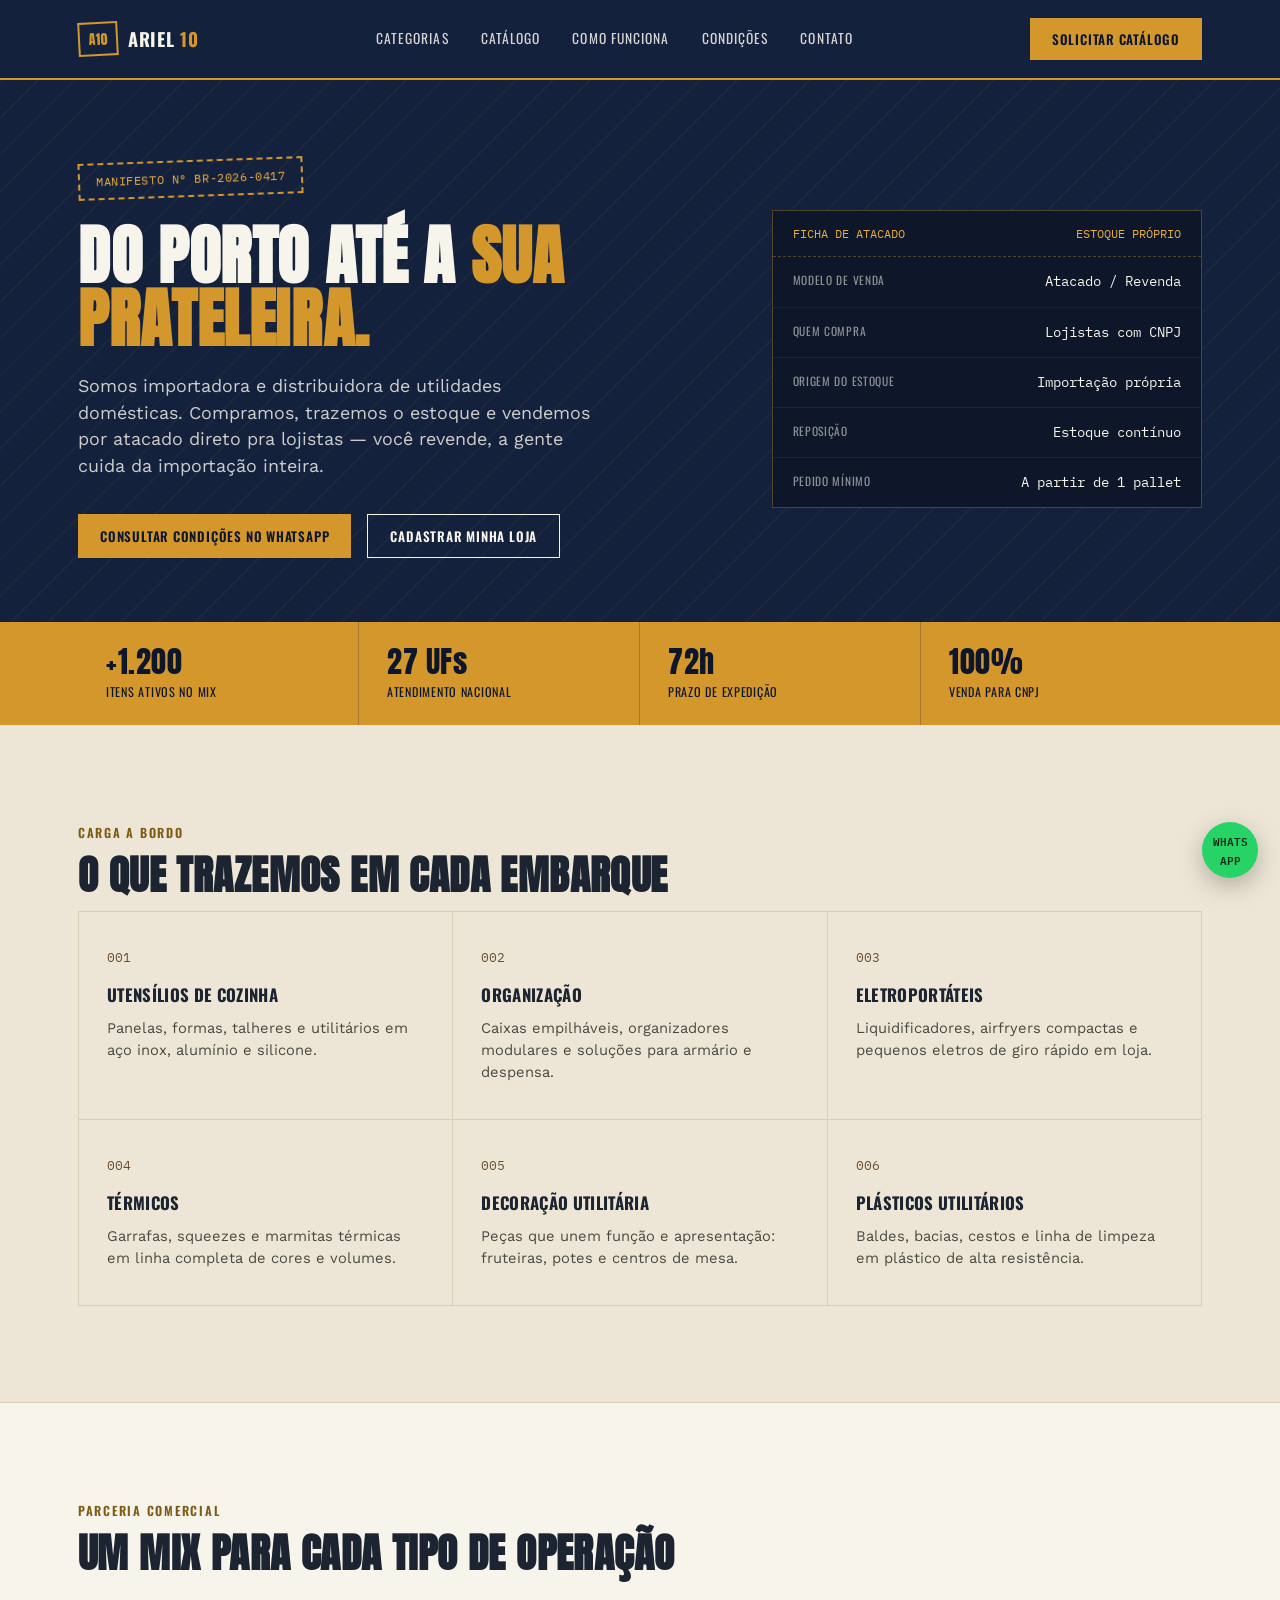
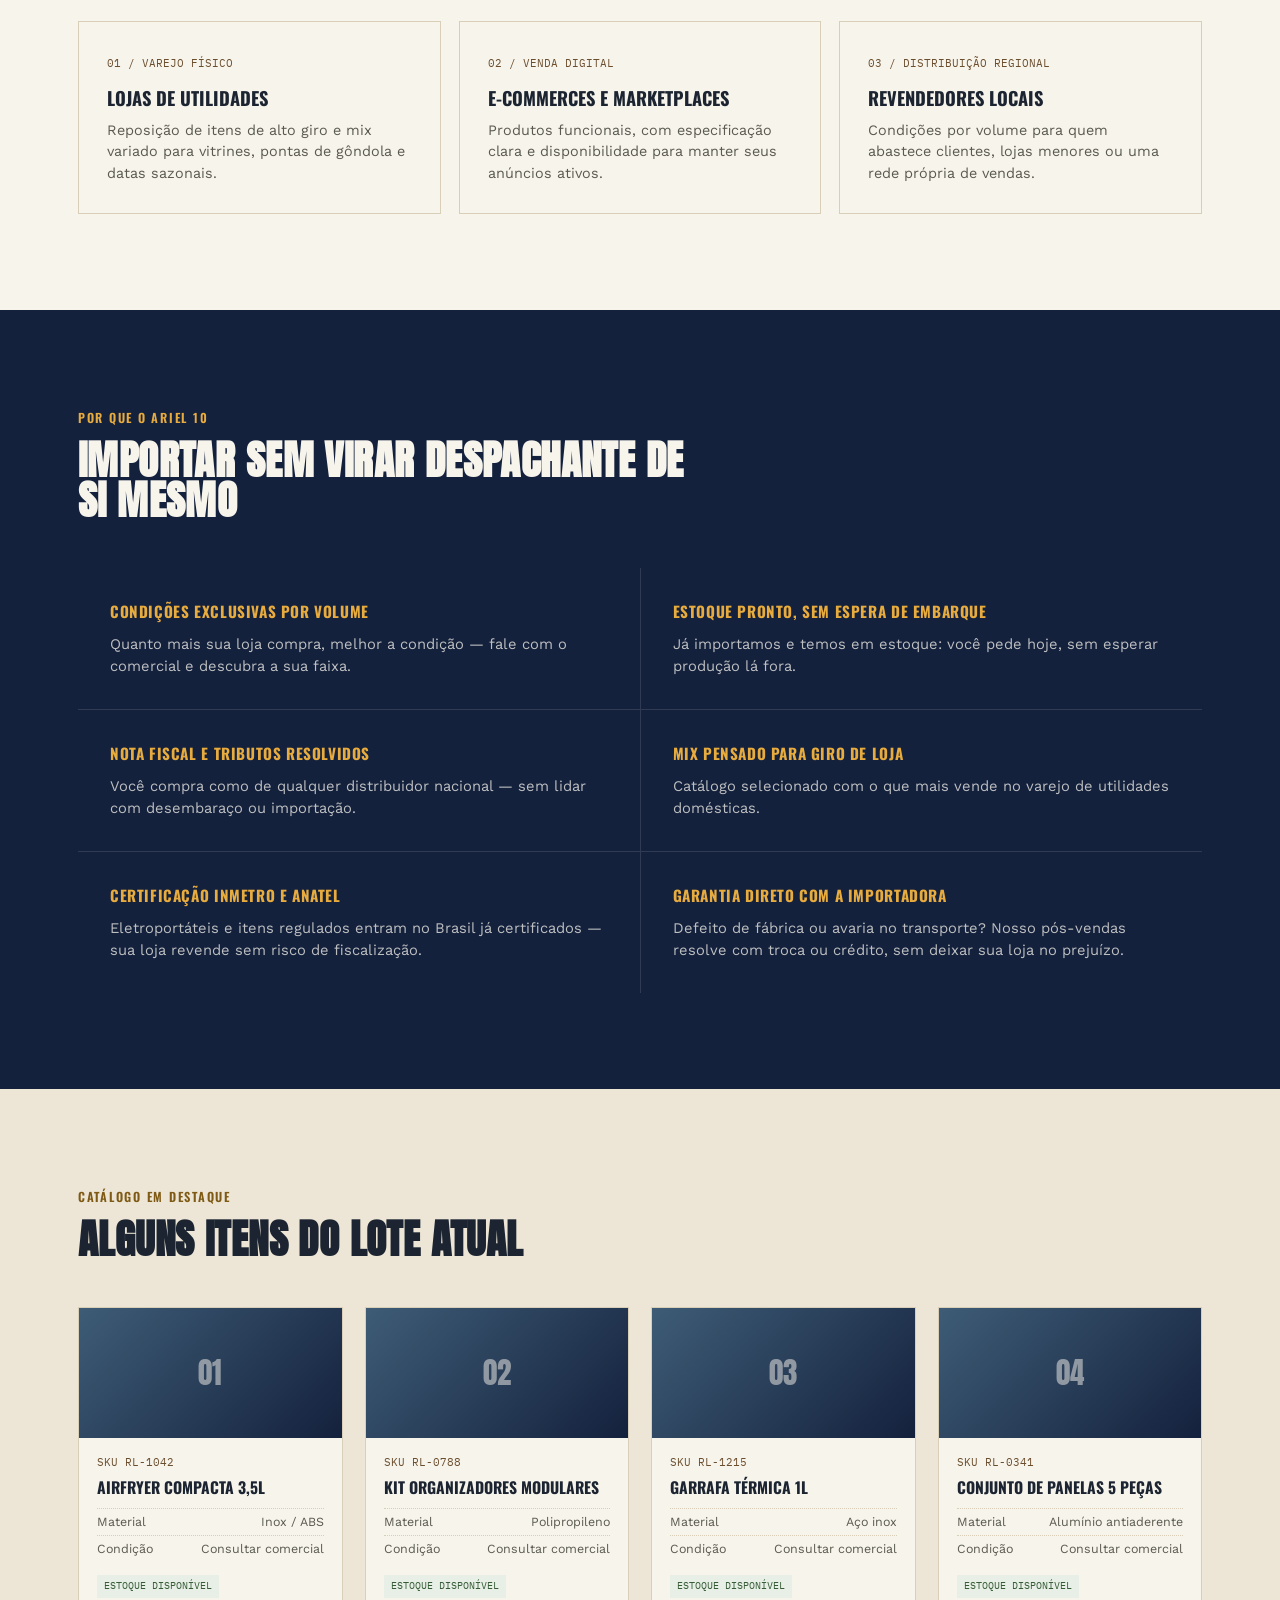
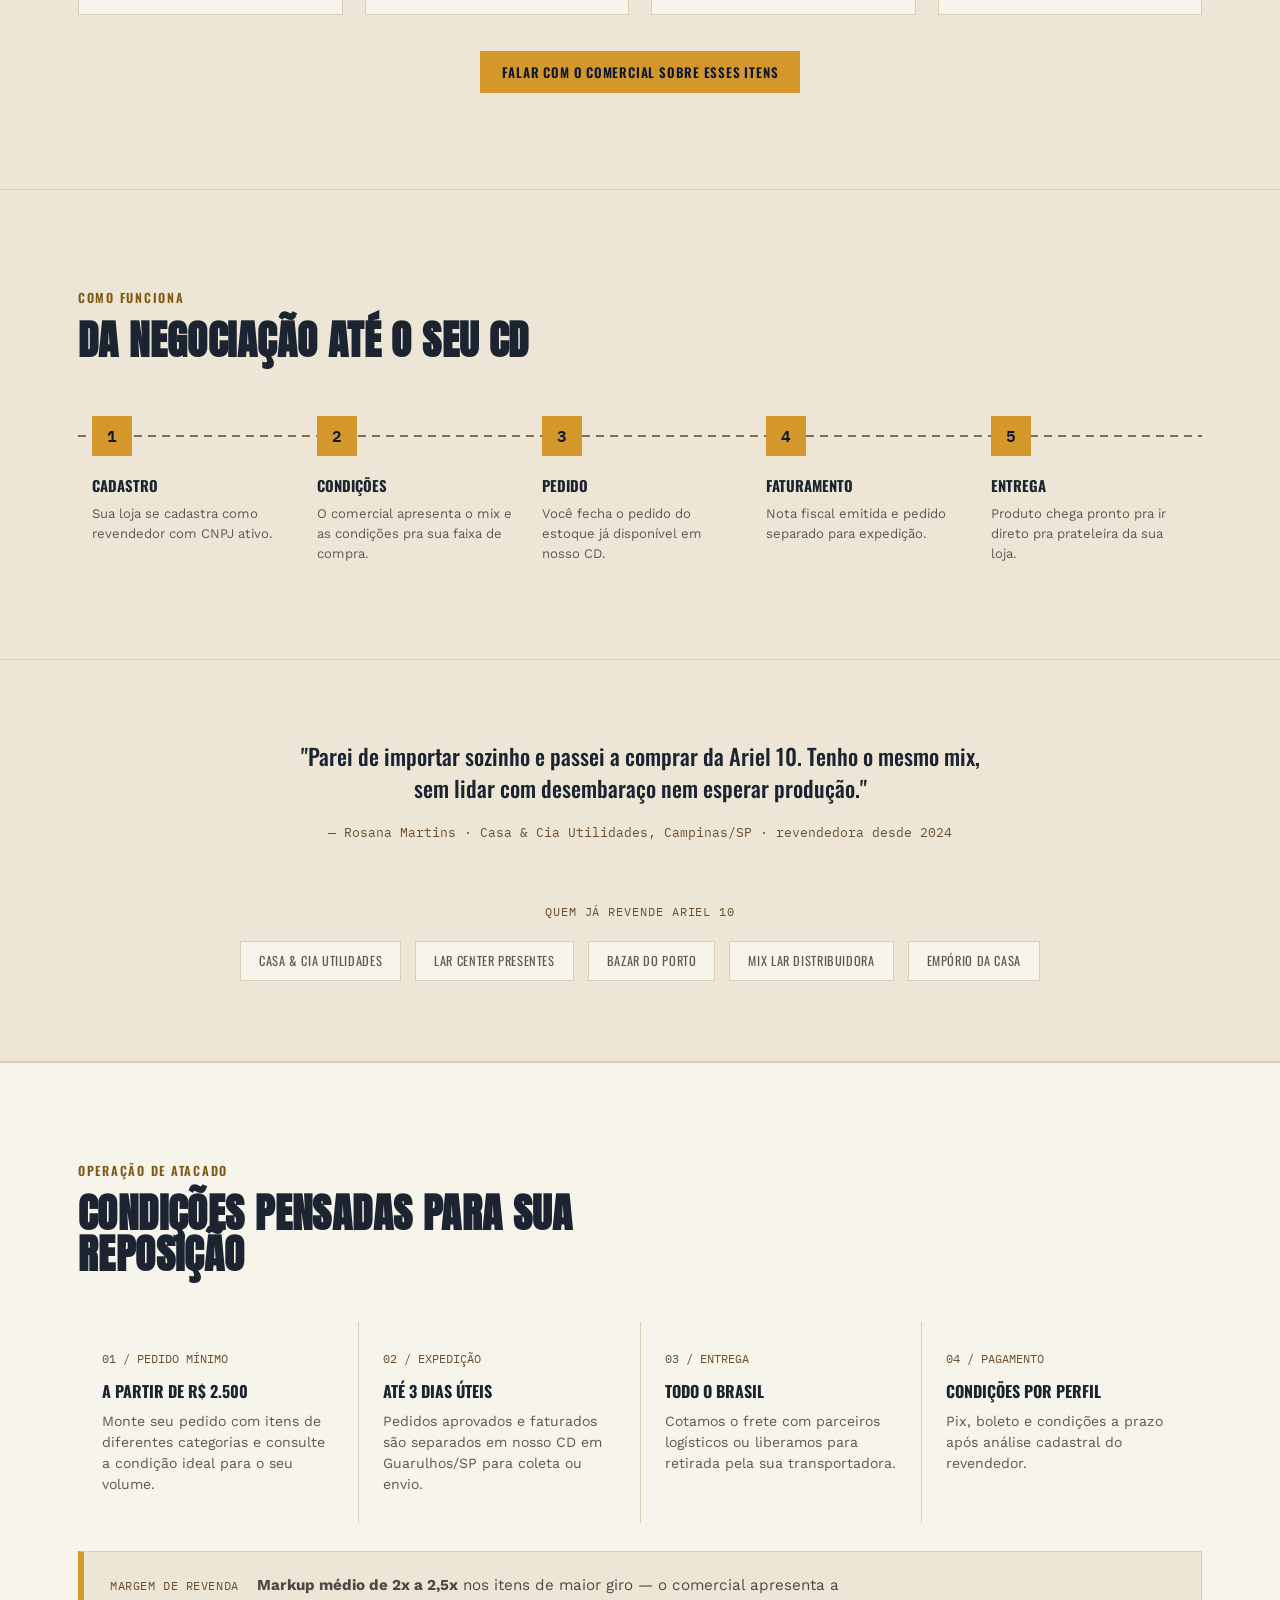
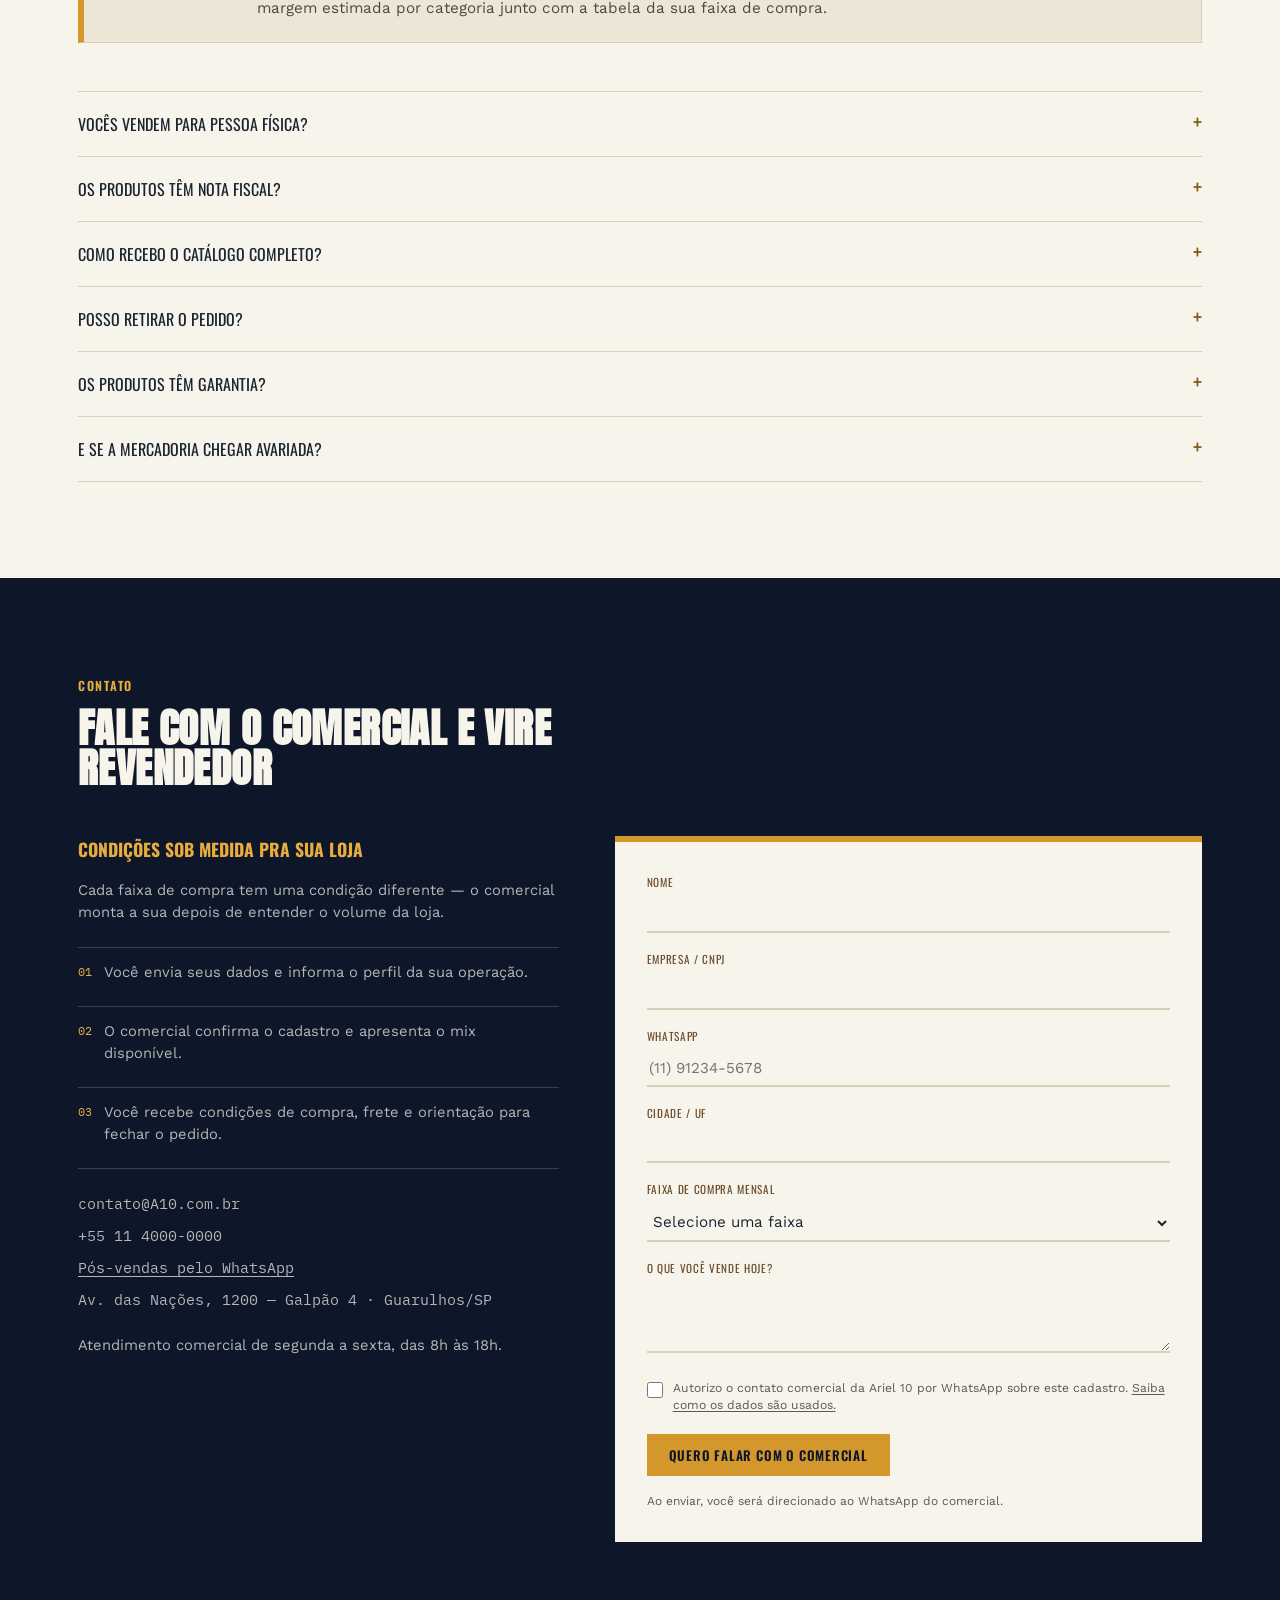
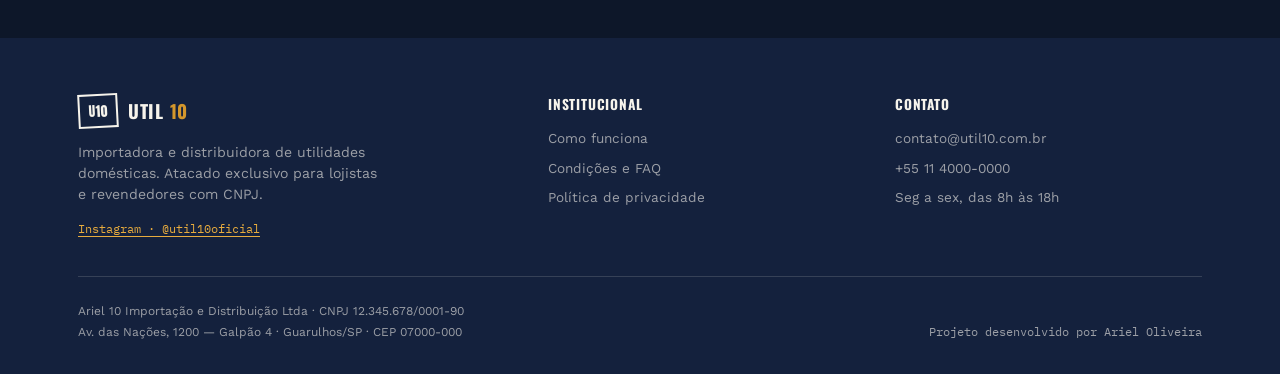
==== index.html @ 64de476f "Initial commit: site Ariel 10 - atacado de utilidades domesticas" ====
<!DOCTYPE html>
<html lang="pt-BR">
<head>
<meta charset="UTF-8">
<meta name="viewport" content="width=device-width, initial-scale=1.0">
<title>Ariel 10 — Atacado de utilidades domésticas para lojistas</title>
<meta name="description" content="Ariel 10: importadora e distribuidora de utilidades domésticas, vendendo por atacado direto para lojistas de todo o Brasil.">
<meta name="theme-color" content="#14213D">
<meta property="og:locale" content="pt_BR">
<meta property="og:type" content="website">
<meta property="og:site_name" content="Ariel 10">
<meta property="og:title" content="Ariel 10 — Atacado de utilidades para lojistas">
<meta property="og:description" content="Estoque nacional, condições por volume e atendimento comercial para revendedores com CNPJ.">
<meta name="twitter:card" content="summary">
<!-- TODO: quando o domínio estiver definido, adicionar <link rel="canonical"> e og:url / og:image -->
<link rel="icon" type="image/svg+xml" href="data:image/svg+xml,%3Csvg xmlns='http://www.w3.org/2000/svg' viewBox='0 0 64 64'%3E%3Crect width='64' height='64' fill='%2314213D'/%3E%3Crect x='8' y='14' width='48' height='36' fill='none' stroke='%23D4972C' stroke-width='4' transform='rotate(-3 32 32)'/%3E%3Ctext x='32' y='40' font-family='Arial, sans-serif' font-size='19' font-weight='bold' fill='%23D4972C' text-anchor='middle'%3EU10%3C/text%3E%3C/svg%3E">
<script>document.documentElement.classList.add('js');</script>
<link rel="preconnect" href="https://fonts.googleapis.com">
<link rel="preconnect" href="https://fonts.gstatic.com" crossorigin>
<link href="https://fonts.googleapis.com/css2?family=Anton&family=IBM+Plex+Mono:wght@400;600&family=Oswald:wght@400;500;600;700&family=Work+Sans:wght@400;600&display=swap" rel="stylesheet">
<link rel="stylesheet" href="css/style.css">
<script type="application/ld+json">
{
  "@context": "https://schema.org",
  "@graph": [
    {
      "@type": "Organization",
      "name": "Ariel 10",
      "legalName": "Ariel 10 Importação e Distribuição Ltda",
      "taxID": "12.345.678/0001-90",
      "description": "Importadora e distribuidora de utilidades domésticas. Venda por atacado exclusiva para lojistas e revendedores com CNPJ, com atendimento em todo o Brasil.",
      "email": "contato@util10.com.br",
      "telephone": "+55-11-4000-0000",
      "address": {
        "@type": "PostalAddress",
        "streetAddress": "Av. das Nações, 1200 — Galpão 4",
        "addressLocality": "Guarulhos",
        "addressRegion": "SP",
        "postalCode": "07000-000",
        "addressCountry": "BR"
      },
      "sameAs": ["https://www.instagram.com/util10oficial"],
      "areaServed": "BR"
    },
    {
      "@type": "FAQPage",
      "mainEntity": [
        {
          "@type": "Question",
          "name": "Vocês vendem para pessoa física?",
          "acceptedAnswer": { "@type": "Answer", "text": "Não. O Ariel 10 atende exclusivamente lojistas e revendedores com CNPJ ativo." }
        },
        {
          "@type": "Question",
          "name": "Os produtos têm nota fiscal?",
          "acceptedAnswer": { "@type": "Answer", "text": "Sim. Todos os pedidos são faturados com nota fiscal, conforme a operação comercial da sua empresa." }
        },
        {
          "@type": "Question",
          "name": "Como recebo o catálogo completo?",
          "acceptedAnswer": { "@type": "Answer", "text": "Fale com o comercial pelo WhatsApp. Após uma breve qualificação, você recebe o mix disponível e as condições da sua faixa de compra." }
        },
        {
          "@type": "Question",
          "name": "Posso retirar o pedido?",
          "acceptedAnswer": { "@type": "Answer", "text": "Sim. A retirada pode ser agendada no nosso centro de distribuição em Guarulhos/SP após a confirmação do faturamento." }
        },
        {
          "@type": "Question",
          "name": "Os produtos têm garantia?",
          "acceptedAnswer": { "@type": "Answer", "text": "Sim. Como importadora, o Ariel 10 responde legalmente pela garantia dos produtos que distribui. Eletroportáteis saem com garantia de 90 dias contra defeito de fábrica, tratada direto com o nosso pós-vendas." }
        },
        {
          "@type": "Question",
          "name": "E se a mercadoria chegar avariada?",
          "acceptedAnswer": { "@type": "Answer", "text": "Registre a avaria no canhoto no ato do recebimento e comunique o nosso pós-vendas em até 7 dias corridos. Fazemos a reposição dos itens ou emitimos crédito para o próximo pedido." }
        }
      ]
    }
  ]
}
</script>
</head>
<body>

<a href="#conteudo" class="skip-link">Pular para o conteúdo</a>

<header>
  <div class="nav-wrap">
    <div class="logo">
      <div class="logo-mark">A10</div>
      <div class="logo-text">Ariel <span>10</span></div>
    </div>
    <nav id="primary-nav" aria-label="Navegação principal">
      <ul>
        <li><a href="#carga">Categorias</a></li>
        <li><a href="#catalogo">Catálogo</a></li>
        <li><a href="#como-funciona">Como funciona</a></li>
        <li><a href="#condicoes">Condições</a></li>
        <li><a href="#contato">Contato</a></li>
      </ul>
    </nav>
    <button class="cta-btn nav-only" type="button" data-whatsapp-source="menu_catalogo" data-whatsapp-message="Olá! Gostaria de solicitar o catálogo de atacado da Ariel 10.">Solicitar catálogo</button>
    <button class="menu-toggle" type="button" aria-label="Abrir menu" aria-expanded="false" aria-controls="primary-nav">☰</button>
  </div>
</header>

<main id="conteudo">

<section class="hero">
  <div class="container hero-grid">
    <div>
      <div class="stamp">
        <span class="mono">MANIFESTO Nº BR-2026-0417</span>
      </div>
      <h1 class="display">Do porto até a <em>sua prateleira.</em></h1>
      <p class="lede">Somos importadora e distribuidora de utilidades domésticas. Compramos, trazemos o estoque e vendemos por atacado direto pra lojistas — você revende, a gente cuida da importação inteira.</p>
      <div class="hero-ctas">
        <button class="cta-btn" type="button" data-whatsapp-source="hero_condicoes" data-whatsapp-message="Olá! Gostaria de consultar as condições de atacado da Ariel 10.">Consultar condições no WhatsApp</button>
        <button class="cta-btn cta-ghost" type="button" data-whatsapp-source="hero_cadastro" data-whatsapp-message="Olá! Quero cadastrar minha loja para revender Ariel 10.">Cadastrar minha loja</button>
      </div>
    </div>
    <div class="manifest-card">
      <div class="m-head">
        <span class="mono">FICHA DE ATACADO</span>
        <span class="mono">ESTOQUE PRÓPRIO</span>
      </div>
      <div class="manifest-row"><span class="label">Modelo de venda</span><span class="value">Atacado / Revenda</span></div>
      <div class="manifest-row"><span class="label">Quem compra</span><span class="value">Lojistas com CNPJ</span></div>
      <div class="manifest-row"><span class="label">Origem do estoque</span><span class="value">Importação própria</span></div>
      <div class="manifest-row"><span class="label">Reposição</span><span class="value">Estoque contínuo</span></div>
      <div class="manifest-row"><span class="label">Pedido mínimo</span><span class="value">A partir de 1 pallet</span></div>
    </div>
  </div>
</section>

<section class="proof-strip" aria-label="Indicadores da operação">
  <div class="container proof-grid">
    <div class="proof-item"><strong>+1.200</strong><span>Itens ativos no mix</span></div>
    <div class="proof-item"><strong>27 UFs</strong><span>Atendimento nacional</span></div>
    <div class="proof-item"><strong>72h</strong><span>Prazo de expedição</span></div>
    <div class="proof-item"><strong>100%</strong><span>Venda para CNPJ</span></div>
  </div>
</section>

<section class="section-pad" id="carga">
  <div class="container reveal">
    <span class="eyebrow">Carga a bordo</span>
    <div class="section-head">
      <h2 class="display">O que trazemos em cada embarque</h2>
    </div>
  </div>
  <div class="container reveal" style="margin-top:16px;">
    <div class="cargo-list">
      <div class="cargo-item">
        <span class="num mono">001</span>
        <h3>Utensílios de cozinha</h3>
        <p>Panelas, formas, talheres e utilitários em aço inox, alumínio e silicone.</p>
      </div>
      <div class="cargo-item">
        <span class="num mono">002</span>
        <h3>Organização</h3>
        <p>Caixas empilháveis, organizadores modulares e soluções para armário e despensa.</p>
      </div>
      <div class="cargo-item">
        <span class="num mono">003</span>
        <h3>Eletroportáteis</h3>
        <p>Liquidificadores, airfryers compactas e pequenos eletros de giro rápido em loja.</p>
      </div>
      <div class="cargo-item">
        <span class="num mono">004</span>
        <h3>Térmicos</h3>
        <p>Garrafas, squeezes e marmitas térmicas em linha completa de cores e volumes.</p>
      </div>
      <div class="cargo-item">
        <span class="num mono">005</span>
        <h3>Decoração utilitária</h3>
        <p>Peças que unem função e apresentação: fruteiras, potes e centros de mesa.</p>
      </div>
      <div class="cargo-item">
        <span class="num mono">006</span>
        <h3>Plásticos utilitários</h3>
        <p>Baldes, bacias, cestos e linha de limpeza em plástico de alta resistência.</p>
      </div>
    </div>
  </div>
</section>

<section class="profiles-section section-pad">
  <div class="container reveal">
    <span class="eyebrow">Parceria comercial</span>
    <div class="section-head">
      <h2 class="display">Um mix para cada tipo de operação</h2>
    </div>
    <div class="profiles-grid">
      <article class="profile-card">
        <span class="mono">01 / VAREJO FÍSICO</span>
        <h3>Lojas de utilidades</h3>
        <p>Reposição de itens de alto giro e mix variado para vitrines, pontas de gôndola e datas sazonais.</p>
      </article>
      <article class="profile-card">
        <span class="mono">02 / VENDA DIGITAL</span>
        <h3>E-commerces e marketplaces</h3>
        <p>Produtos funcionais, com especificação clara e disponibilidade para manter seus anúncios ativos.</p>
      </article>
      <article class="profile-card">
        <span class="mono">03 / DISTRIBUIÇÃO REGIONAL</span>
        <h3>Revendedores locais</h3>
        <p>Condições por volume para quem abastece clientes, lojas menores ou uma rede própria de vendas.</p>
      </article>
    </div>
  </div>
</section>

<section class="diff-section section-pad">
  <div class="container reveal">
    <span class="eyebrow" style="color:var(--mustard-bright);">Por que o Ariel 10</span>
    <div class="section-head">
      <h2 class="display" style="color:var(--paper-text);">Importar sem virar despachante de si mesmo</h2>
    </div>
    <div class="diff-grid">
      <div class="diff-item">
        <h3>Condições exclusivas por volume</h3>
        <p>Quanto mais sua loja compra, melhor a condição — fale com o comercial e descubra a sua faixa.</p>
      </div>
      <div class="diff-item">
        <h3>Estoque pronto, sem espera de embarque</h3>
        <p>Já importamos e temos em estoque: você pede hoje, sem esperar produção lá fora.</p>
      </div>
      <div class="diff-item">
        <h3>Nota fiscal e tributos resolvidos</h3>
        <p>Você compra como de qualquer distribuidor nacional — sem lidar com desembaraço ou importação.</p>
      </div>
      <div class="diff-item">
        <h3>Mix pensado para giro de loja</h3>
        <p>Catálogo selecionado com o que mais vende no varejo de utilidades domésticas.</p>
      </div>
      <div class="diff-item">
        <h3>Certificação INMETRO e ANATEL</h3>
        <p>Eletroportáteis e itens regulados entram no Brasil já certificados — sua loja revende sem risco de fiscalização.</p>
      </div>
      <div class="diff-item">
        <h3>Garantia direto com a importadora</h3>
        <p>Defeito de fábrica ou avaria no transporte? Nosso pós-vendas resolve com troca ou crédito, sem deixar sua loja no prejuízo.</p>
      </div>
    </div>
  </div>
</section>

<section class="section-pad" id="catalogo">
  <div class="container reveal">
    <span class="eyebrow">Catálogo em destaque</span>
    <div class="section-head">
      <h2 class="display">Alguns itens do lote atual</h2>
    </div>
    <div class="catalog-grid">
      <div class="crate-card">
        <div class="crate-thumb"><span aria-hidden="true">01</span></div>
        <div class="crate-body">
          <span class="mono">SKU RL-1042</span>
          <h3>Airfryer compacta 3,5L</h3>
          <div class="crate-spec"><span>Material</span><span>Inox / ABS</span></div>
          <div class="crate-spec"><span>Condição</span><span>Consultar comercial</span></div>
          <span class="stock-badge">Estoque disponível</span>
        </div>
      </div>
      <div class="crate-card">
        <div class="crate-thumb"><span aria-hidden="true">02</span></div>
        <div class="crate-body">
          <span class="mono">SKU RL-0788</span>
          <h3>Kit organizadores modulares</h3>
          <div class="crate-spec"><span>Material</span><span>Polipropileno</span></div>
          <div class="crate-spec"><span>Condição</span><span>Consultar comercial</span></div>
          <span class="stock-badge">Estoque disponível</span>
        </div>
      </div>
      <div class="crate-card">
        <div class="crate-thumb"><span aria-hidden="true">03</span></div>
        <div class="crate-body">
          <span class="mono">SKU RL-1215</span>
          <h3>Garrafa térmica 1L</h3>
          <div class="crate-spec"><span>Material</span><span>Aço inox</span></div>
          <div class="crate-spec"><span>Condição</span><span>Consultar comercial</span></div>
          <span class="stock-badge">Estoque disponível</span>
        </div>
      </div>
      <div class="crate-card">
        <div class="crate-thumb"><span aria-hidden="true">04</span></div>
        <div class="crate-body">
          <span class="mono">SKU RL-0341</span>
          <h3>Conjunto de panelas 5 peças</h3>
          <div class="crate-spec"><span>Material</span><span>Alumínio antiaderente</span></div>
          <div class="crate-spec"><span>Condição</span><span>Consultar comercial</span></div>
          <span class="stock-badge">Estoque disponível</span>
        </div>
      </div>
    </div>
    <div style="margin-top:36px; text-align:center;">
      <button class="cta-btn" type="button" data-whatsapp-source="catalogo_itens" data-whatsapp-message="Olá! Gostaria de falar com o comercial sobre os itens em destaque do Ariel 10.">Falar com o comercial sobre esses itens</button>
    </div>
  </div>
</section>

<section class="section-pad" id="como-funciona" style="background:var(--manila); border-top:1px solid var(--manila-line);">
  <div class="container reveal">
    <span class="eyebrow">Como funciona</span>
    <div class="section-head">
      <h2 class="display">Da negociação até o seu CD</h2>
    </div>
    <div class="timeline">
      <div class="t-step">
        <div class="t-num">1</div>
        <h3>Cadastro</h3>
        <p>Sua loja se cadastra como revendedor com CNPJ ativo.</p>
      </div>
      <div class="t-step">
        <div class="t-num">2</div>
        <h3>Condições</h3>
        <p>O comercial apresenta o mix e as condições pra sua faixa de compra.</p>
      </div>
      <div class="t-step">
        <div class="t-num">3</div>
        <h3>Pedido</h3>
        <p>Você fecha o pedido do estoque já disponível em nosso CD.</p>
      </div>
      <div class="t-step">
        <div class="t-num">4</div>
        <h3>Faturamento</h3>
        <p>Nota fiscal emitida e pedido separado para expedição.</p>
      </div>
      <div class="t-step">
        <div class="t-num">5</div>
        <h3>Entrega</h3>
        <p>Produto chega pronto pra ir direto pra prateleira da sua loja.</p>
      </div>
    </div>
  </div>
</section>

<section class="quote-section">
  <div class="container reveal">
    <div class="quote-box">
      <p class="q">"Parei de importar sozinho e passei a comprar da Ariel 10. Tenho o mesmo mix, sem lidar com desembaraço nem esperar produção."</p>
      <!-- TODO: substituir por depoimento real, com autorização do cliente -->
      <p class="attrib">— Rosana Martins · Casa &amp; Cia Utilidades, Campinas/SP · revendedora desde 2024</p>
    </div>
    <!-- TODO: substituir pelos nomes (ou logos) de lojas parceiras reais, com autorização -->
    <div class="partners-strip">
      <span class="mono">QUEM JÁ REVENDE ARIEL 10</span>
      <div class="partners-row">
        <span class="partner-chip">Casa &amp; Cia Utilidades</span>
        <span class="partner-chip">Lar Center Presentes</span>
        <span class="partner-chip">Bazar do Porto</span>
        <span class="partner-chip">Mix Lar Distribuidora</span>
        <span class="partner-chip">Empório da Casa</span>
      </div>
    </div>
  </div>
</section>

<section class="logistics-section section-pad" id="condicoes">
  <div class="container reveal">
    <span class="eyebrow">Operação de atacado</span>
    <div class="section-head">
      <h2 class="display">Condições pensadas para sua reposição</h2>
    </div>
    <div class="logistics-grid">
      <article class="logistics-item"><span class="num">01 / PEDIDO MÍNIMO</span><h3>A partir de R$ 2.500</h3><p>Monte seu pedido com itens de diferentes categorias e consulte a condição ideal para o seu volume.</p></article>
      <!-- TODO: confirmar a cidade real do centro de distribuição -->
      <article class="logistics-item"><span class="num">02 / EXPEDIÇÃO</span><h3>Até 3 dias úteis</h3><p>Pedidos aprovados e faturados são separados em nosso CD em Guarulhos/SP para coleta ou envio.</p></article>
      <article class="logistics-item"><span class="num">03 / ENTREGA</span><h3>Todo o Brasil</h3><p>Cotamos o frete com parceiros logísticos ou liberamos para retirada pela sua transportadora.</p></article>
      <article class="logistics-item"><span class="num">04 / PAGAMENTO</span><h3>Condições por perfil</h3><p>Pix, boleto e condições a prazo após análise cadastral do revendedor.</p></article>
    </div>
    <!-- TODO: ajustar a faixa de markup para os números reais da operação -->
    <div class="margin-callout">
      <span class="mono">MARGEM DE REVENDA</span>
      <p><strong>Markup médio de 2x a 2,5x</strong> nos itens de maior giro — o comercial apresenta a margem estimada por categoria junto com a tabela da sua faixa de compra.</p>
    </div>
    <div class="faq-list">
      <details class="faq-item"><summary>Vocês vendem para pessoa física?</summary><p>Não. A Ariel 10 atende exclusivamente lojistas e revendedores com CNPJ ativo.</p></details>
      <details class="faq-item"><summary>Os produtos têm nota fiscal?</summary><p>Sim. Todos os pedidos são faturados com nota fiscal, conforme a operação comercial da sua empresa.</p></details>
      <details class="faq-item"><summary>Como recebo o catálogo completo?</summary><p>Fale com o comercial pelo WhatsApp. Após uma breve qualificação, você recebe o mix disponível e as condições da sua faixa de compra.</p></details>
      <details class="faq-item"><summary>Posso retirar o pedido?</summary><p>Sim. A retirada pode ser agendada no nosso centro de distribuição em Guarulhos/SP após a confirmação do faturamento.</p></details>
      <!-- TODO: confirmar prazos reais de garantia e de comunicação de avaria -->
      <details class="faq-item"><summary>Os produtos têm garantia?</summary><p>Sim. Como importadora, a Ariel 10 responde legalmente pela garantia dos produtos que distribui. Eletroportáteis saem com garantia de 90 dias contra defeito de fábrica, tratada direto com o nosso pós-vendas.</p></details>
      <details class="faq-item"><summary>E se a mercadoria chegar avariada?</summary><p>Registre a avaria no canhoto no ato do recebimento e comunique o nosso pós-vendas em até 7 dias corridos. Fazemos a reposição dos itens ou emitimos crédito para o próximo pedido.</p></details>
    </div>
  </div>
</section>

<section class="contact-section section-pad" id="contato">
  <div class="container reveal">
    <span class="eyebrow" style="color:var(--mustard-bright);">Contato</span>
    <div class="section-head">
      <h2 class="display" style="color:var(--paper-text);">Fale com o comercial e vire revendedor</h2>
    </div>
    <div class="contact-grid">
      <div class="contact-info">
        <h3>Condições sob medida pra sua loja</h3>
        <p>Cada faixa de compra tem uma condição diferente — o comercial monta a sua depois de entender o volume da loja.</p>
        <div class="contact-steps" aria-label="Próximas etapas">
          <div class="contact-step"><span>01</span><p>Você envia seus dados e informa o perfil da sua operação.</p></div>
          <div class="contact-step"><span>02</span><p>O comercial confirma o cadastro e apresenta o mix disponível.</p></div>
          <div class="contact-step"><span>03</span><p>Você recebe condições de compra, frete e orientação para fechar o pedido.</p></div>
        </div>
        <p class="mono"><a href="mailto:contato@A10.com.br">contato@A10.com.br</a></p>
        <p class="mono"><a href="tel:+551140000000">+55 11 4000-0000</a></p>
        <!-- TODO: apontar para o número real do pós-vendas quando ele existir (hoje usa o número comercial central) -->
        <p class="mono"><button type="button" class="link-btn" data-whatsapp-source="pos_vendas" data-whatsapp-message="Olá! Já sou cliente e preciso de atendimento do pós-vendas da Ariel 10.">Pós-vendas pelo WhatsApp</button></p>
        <!-- TODO: substituir pelo endereço real do CD -->
        <p class="mono">Av. das Nações, 1200 — Galpão 4 · Guarulhos/SP</p>
        <p style="margin-top:22px;">Atendimento comercial de segunda a sexta, das 8h às 18h.</p>
      </div>
      <form class="form-manifest">
        <div class="field">
          <label for="nome">Nome</label>
          <input id="nome" name="nome" type="text" autocomplete="name" required>
        </div>
        <div class="field">
          <label for="empresa">Empresa / CNPJ</label>
          <input id="empresa" name="empresa" type="text" autocomplete="organization" required>
        </div>
        <div class="field">
          <label for="whatsapp">WhatsApp</label>
          <input id="whatsapp" name="whatsapp" type="tel" autocomplete="tel" inputmode="tel" minlength="10" placeholder="(11) 91234-5678" required>
        </div>
        <div class="field">
          <label for="cidade">Cidade / UF</label>
          <input id="cidade" name="cidade" type="text" autocomplete="address-level2" required>
        </div>
        <div class="field">
          <label for="volume">Faixa de compra mensal</label>
          <select id="volume" name="volume" required>
            <option value="" selected disabled>Selecione uma faixa</option>
            <option>Até R$ 5 mil</option>
            <option>De R$ 5 mil a R$ 15 mil</option>
            <option>De R$ 15 mil a R$ 50 mil</option>
            <option>Acima de R$ 50 mil</option>
          </select>
        </div>
        <div class="field">
          <label for="produtos">O que você vende hoje?</label>
          <textarea id="produtos" name="produtos"></textarea>
        </div>
        <label class="consent">
          <input type="checkbox" name="consentimento" required>
          <span>Autorizo o contato comercial da Ariel 10 por WhatsApp sobre este cadastro. <a href="privacidade.html">Saiba como os dados são usados.</a></span>
        </label>
        <button type="submit" class="cta-btn">Quero falar com o comercial</button>
        <p class="form-status" role="status" aria-live="polite" hidden></p>
        <p class="form-note">Ao enviar, você será direcionado ao WhatsApp do comercial.</p>
      </form>
    </div>
  </div>
</section>

</main>

<button class="whatsapp-float" type="button" aria-label="Falar com o comercial pelo WhatsApp" data-whatsapp-source="botao_flutuante" data-whatsapp-message="Olá! Quero falar com o comercial da Ariel 10.">WHATS<br>APP</button>

<footer>
  <div class="container">
    <div class="footer-top">
      <div>
        <div class="logo">
          <div class="logo-mark" style="border-color:var(--paper-text); color:var(--paper-text);">U10</div>
          <div class="logo-text">Util <span>10</span></div>
        </div>
        <p class="footer-desc">Importadora e distribuidora de utilidades domésticas. Atacado exclusivo para lojistas e revendedores com CNPJ.</p>
        <!-- TODO: trocar pelo perfil real do Instagram -->
        <a class="footer-insta" href="https://www.instagram.com/util10oficial" target="_blank" rel="noopener">Instagram · @util10oficial</a>
      </div>
      <div>
        <h4>Institucional</h4>
        <ul>
          <li><a href="#como-funciona">Como funciona</a></li>
          <li><a href="#condicoes">Condições e FAQ</a></li>
          <li><a href="privacidade.html">Política de privacidade</a></li>
        </ul>
      </div>
      <div>
        <h4>Contato</h4>
        <ul>
          <li><a href="mailto:contato@util10.com.br">contato@util10.com.br</a></li>
          <li><a href="tel:+551140000000">+55 11 4000-0000</a></li>
          <li>Seg a sex, das 8h às 18h</li>
        </ul>
      </div>
    </div>
    <div class="footer-legal">
      <!-- TODO: substituir pela razão social, CNPJ e endereço reais -->
      <span>Ariel 10 Importação e Distribuição Ltda · CNPJ 12.345.678/0001-90<br>Av. das Nações, 1200 — Galpão 4 · Guarulhos/SP · CEP 07000-000</span>
      <span class="mono">Projeto desenvolvido por Ariel Oliveira</span>
    </div>
  </div>
</footer>

<script src="js/site.js"></script>

</body>
</html>
---- css/style.css ----
:root{
  --navy:#14213D;
  --navy-deep:#0D1729;
  --steel:#3E5C76;
  --mustard:#D4972C;
  --mustard-bright:#E8AC3E;
  --mustard-text:#7E5A14; /* versão escura do mostarda: passa em contraste AA sobre fundos claros */
  --kraft:#8C6A46;
  --kraft-text:#6B4E2E; /* versão escura do kraft para textos pequenos sobre fundos claros */
  --manila:#EDE6D6;
  --manila-line:#D9CFB8;
  --ink:#1B2430;
  --paper-text:#F7F4EC;
  --stamp-red:#A8442E;
}
*{box-sizing:border-box; margin:0; padding:0;}
html{scroll-behavior:smooth;}
section[id]{scroll-margin-top:82px;}
body{
  font-family:'Work Sans', sans-serif;
  color:var(--ink);
  background:var(--manila);
  line-height:1.5;
  -webkit-font-smoothing:antialiased;
}
img,svg{display:block; max-width:100%;}
a{color:inherit; text-decoration:none;}
ul{list-style:none;}
button{font-family:inherit; cursor:pointer;}

.mono{font-family:'IBM Plex Mono', monospace;}
.eyebrow{
  font-family:'Oswald', sans-serif;
  text-transform:uppercase;
  letter-spacing:0.14em;
  font-size:0.78rem;
  font-weight:600;
  color:var(--mustard-text);
}
.display{
  font-family:'Anton', sans-serif;
  text-transform:uppercase;
  letter-spacing:0.01em;
  line-height:0.98;
}
.container{
  max-width:1180px;
  margin:0 auto;
  padding:0 28px;
}
.section-pad{padding:96px 0;}

/* ===== HEADER ===== */
header{
  position:sticky; top:0; z-index:50;
  background:var(--navy);
  border-bottom:2px solid var(--mustard);
}
.nav-wrap{
  display:flex; align-items:center; justify-content:space-between;
  padding:18px 28px;
  max-width:1180px; margin:0 auto;
}
.logo{
  display:flex; align-items:center; gap:10px;
  color:var(--paper-text);
}
.logo-mark{
  width:40px; height:34px;
  border:2px solid var(--mustard);
  display:flex; align-items:center; justify-content:center;
  font-family:'Anton', sans-serif;
  color:var(--mustard);
  font-size:0.85rem;
  letter-spacing:-0.02em;
  transform:rotate(-3deg);
}
.logo-text{
  font-family:'Oswald', sans-serif;
  font-weight:700;
  letter-spacing:0.04em;
  font-size:1.15rem;
  text-transform:uppercase;
}
.logo-text span{color:var(--mustard);}
nav ul{display:flex; gap:32px;}
nav a{
  font-family:'Oswald', sans-serif;
  font-size:0.85rem;
  text-transform:uppercase;
  letter-spacing:0.08em;
  color:var(--paper-text);
  opacity:0.85;
  transition:opacity .2s ease;
}
nav a:hover{opacity:1; color:var(--mustard-bright);}
.cta-btn{
  font-family:'Oswald', sans-serif;
  text-transform:uppercase;
  letter-spacing:0.06em;
  font-size:0.82rem;
  font-weight:600;
  padding:11px 22px;
  background:var(--mustard);
  color:var(--navy-deep);
  border:none;
  transition:background .2s ease, transform .2s ease;
}
.cta-btn:hover{background:var(--mustard-bright); transform:translateY(-1px);}
.cta-ghost{
  background:transparent;
  border:1.5px solid var(--paper-text);
  color:var(--paper-text);
}
.cta-ghost:hover{background:var(--paper-text); color:var(--navy);}
.menu-toggle{display:none; background:none; border:none; color:var(--paper-text); font-size:1.6rem;}

.skip-link{
  position:absolute;
  left:-9999px;
  top:0;
  background:var(--mustard);
  color:var(--navy-deep);
  padding:12px 20px;
  font-family:'Oswald', sans-serif;
  text-transform:uppercase;
  font-size:0.85rem;
  z-index:100;
}
.skip-link:focus{left:12px; top:12px;}

/* ===== HERO ===== */
.hero{
  background:var(--navy);
  color:var(--paper-text);
  position:relative;
  overflow:hidden;
  padding:80px 0 0;
}
.hero::before{
  content:"";
  position:absolute; inset:0;
  background-image:
    repeating-linear-gradient(135deg, rgba(212,151,44,0.045) 0 2px, transparent 2px 26px);
  pointer-events:none;
}
.hero-grid{
  position:relative;
  display:grid;
  grid-template-columns:1.2fr 0.8fr;
  gap:48px;
  align-items:center;
  padding-bottom:64px;
}
.stamp{
  display:inline-flex;
  align-items:center;
  gap:10px;
  border:2px dashed var(--mustard);
  padding:8px 16px;
  transform:rotate(-2deg);
  margin-bottom:28px;
  opacity:0;
  animation:stampIn .6s ease-out .2s forwards;
}
@keyframes stampIn{
  from{opacity:0; transform:rotate(-8deg) scale(0.9);}
  to{opacity:1; transform:rotate(-2deg) scale(1);}
}
.stamp .mono{font-size:0.72rem; letter-spacing:0.05em; color:var(--mustard-bright);}
.hero h1{
  font-size:clamp(2.6rem, 5vw, 4.4rem);
  margin-bottom:22px;
}
.hero h1 em{
  font-style:normal;
  color:var(--mustard);
}
.hero p.lede{
  font-size:1.12rem;
  max-width:520px;
  color:rgba(247,244,236,0.82);
  margin-bottom:34px;
}
.hero-ctas{display:flex; gap:16px; flex-wrap:wrap;}

.manifest-card{
  background:var(--navy-deep);
  border:1px solid rgba(212,151,44,0.35);
  padding:0;
}
.manifest-card .m-head{
  display:flex; justify-content:space-between; align-items:center;
  padding:14px 20px;
  border-bottom:1px dashed rgba(212,151,44,0.35);
}
.manifest-card .m-head .mono{font-size:0.72rem; color:var(--mustard-bright);}
.manifest-row{
  display:flex; justify-content:space-between;
  padding:14px 20px;
  border-bottom:1px solid rgba(247,244,236,0.06);
  font-size:0.88rem;
}
.manifest-row:last-child{border-bottom:none;}
.manifest-row .label{
  font-family:'Oswald', sans-serif;
  text-transform:uppercase;
  letter-spacing:0.06em;
  font-size:0.72rem;
  color:rgba(247,244,236,0.55);
}
.manifest-row .value{font-family:'IBM Plex Mono', monospace; color:var(--paper-text);}

/* ===== INDICADORES ===== */
.proof-strip{background:var(--mustard); color:var(--navy-deep);}
.proof-grid{display:grid; grid-template-columns:repeat(4, 1fr);}
.proof-item{padding:24px 28px; border-right:1px solid rgba(13,23,41,0.24);}
.proof-item:last-child{border-right:none;}
.proof-item strong{display:block; font-family:'Anton', sans-serif; font-size:1.9rem; font-weight:400; line-height:1; letter-spacing:0.02em;}
.proof-item span{display:block; margin-top:6px; font-family:'Oswald', sans-serif; font-size:0.76rem; text-transform:uppercase; letter-spacing:0.06em;}

/* ===== CARGA A BORDO (categories) ===== */
.cargo-list{
  display:grid;
  grid-template-columns:repeat(3, 1fr);
  gap:0;
  border-top:1px solid var(--manila-line);
  border-left:1px solid var(--manila-line);
}
.cargo-item{
  border-right:1px solid var(--manila-line);
  border-bottom:1px solid var(--manila-line);
  padding:36px 28px;
  transition:background .2s ease;
}
.cargo-item:hover{background:#E4DAC2;}
.cargo-item .num{
  font-family:'IBM Plex Mono', monospace;
  color:var(--kraft-text);
  font-size:0.82rem;
  margin-bottom:14px;
  display:block;
}
.cargo-item h3{
  font-family:'Oswald', sans-serif;
  text-transform:uppercase;
  font-size:1.05rem;
  letter-spacing:0.02em;
  margin-bottom:10px;
}
.cargo-item p{font-size:0.92rem; color:#4a4a42;}

/* ===== PERFIS DE CLIENTE ===== */
.profiles-section{background:var(--paper-text); border-top:1px solid var(--manila-line);}
.profiles-grid{display:grid; grid-template-columns:repeat(3, 1fr); gap:18px; margin-top:48px;}
.profile-card{border:1px solid var(--manila-line); padding:28px;}
.profile-card .mono{font-size:0.7rem; color:var(--kraft-text);}
.profile-card h3{font-family:'Oswald', sans-serif; text-transform:uppercase; font-size:1.15rem; margin:10px 0 8px;}
.profile-card p{font-size:0.9rem; color:#5a5a50;}

/* ===== DIFERENCIAIS ===== */
.diff-section{background:var(--navy);}
.diff-grid{
  display:grid;
  grid-template-columns:repeat(2, 1fr);
  gap:1px;
  background:rgba(247,244,236,0.12);
  margin-top:48px;
}
.diff-item{
  background:var(--navy);
  padding:32px;
  color:var(--paper-text);
}
.diff-item h3{
  font-family:'Oswald', sans-serif;
  text-transform:uppercase;
  color:var(--mustard-bright);
  font-size:0.95rem;
  letter-spacing:0.04em;
  margin-bottom:10px;
}
.diff-item p{font-size:0.92rem; color:rgba(247,244,236,0.75);}

/* ===== CATÁLOGO ===== */
.catalog-grid{
  display:grid;
  grid-template-columns:repeat(4, 1fr);
  gap:22px;
  margin-top:48px;
}
.crate-card{
  background:var(--paper-text);
  border:1px solid var(--manila-line);
  position:relative;
  padding-bottom:16px;
  transition:transform .2s ease, box-shadow .2s ease;
}
.crate-card:hover{transform:translateY(-4px); box-shadow:0 14px 28px rgba(20,33,61,0.14);}
.crate-thumb{
  height:130px;
  background:linear-gradient(135deg, var(--steel), var(--navy));
  display:flex; align-items:center; justify-content:center;
}
.crate-thumb span{
  font-family:'Anton', sans-serif;
  color:rgba(247,244,236,0.5);
  font-size:1.8rem;
}
.crate-body{padding:16px 18px 0;}
.crate-body .mono{font-size:0.68rem; color:var(--kraft-text); display:block; margin-bottom:6px;}
.crate-body h3{font-family:'Oswald', sans-serif; font-size:0.98rem; text-transform:uppercase; margin-bottom:8px;}
.stock-badge{display:inline-block; margin-top:12px; padding:4px 7px; background:#E7EFE6; color:#365B35; font-family:'IBM Plex Mono', monospace; font-size:0.62rem; text-transform:uppercase;}
.crate-spec{display:flex; justify-content:space-between; font-size:0.78rem; color:#5a5a50; padding:4px 0; border-top:1px dotted var(--manila-line);}

/* ===== COMO FUNCIONA (timeline) ===== */
.timeline{
  display:grid;
  grid-template-columns:repeat(5, 1fr);
  gap:0;
  margin-top:56px;
  position:relative;
}
.timeline::before{
  content:"";
  position:absolute;
  top:19px; left:0; right:0;
  height:2px;
  background:repeating-linear-gradient(90deg, var(--kraft) 0 8px, transparent 8px 14px);
  z-index:0;
}
.t-step{position:relative; padding:0 14px; text-align:left;}
.t-num{
  width:40px; height:40px;
  background:var(--mustard);
  color:var(--navy-deep);
  font-family:'IBM Plex Mono', monospace;
  font-weight:600;
  display:flex; align-items:center; justify-content:center;
  margin-bottom:18px;
  position:relative; z-index:1;
}
.t-step h3{font-family:'Oswald', sans-serif; text-transform:uppercase; font-size:0.92rem; margin-bottom:8px;}
.t-step p{font-size:0.82rem; color:#5a5a50;}

/* ===== DEPOIMENTO ===== */
.quote-section{
  background:var(--manila);
  padding:80px 0;
  border-top:1px solid var(--manila-line);
  border-bottom:1px solid var(--manila-line);
}
.quote-box{max-width:700px; margin:0 auto; text-align:center;}
.quote-box p.q{
  font-family:'Oswald', sans-serif;
  font-size:1.4rem;
  font-weight:500;
  line-height:1.4;
  margin-bottom:20px;
}
.quote-box .attrib{font-family:'IBM Plex Mono', monospace; font-size:0.82rem; color:var(--kraft-text);}

/* ===== LOGÍSTICA E CONDIÇÕES ===== */
.logistics-section{background:var(--paper-text); border-top:1px solid var(--manila-line);}
.logistics-grid{
  display:grid;
  grid-template-columns:repeat(4, 1fr);
  gap:1px;
  background:var(--manila-line);
  margin-top:48px;
}
.logistics-item{background:var(--paper-text); padding:28px 24px;}
.logistics-item .num{font-family:'IBM Plex Mono', monospace; font-size:0.72rem; color:var(--kraft-text); display:block; margin-bottom:12px;}
.logistics-item h3{font-family:'Oswald', sans-serif; text-transform:uppercase; font-size:1rem; margin-bottom:8px;}
.logistics-item p{font-size:0.88rem; color:#5a5a50;}
.faq-list{margin-top:48px; border-top:1px solid var(--manila-line);}
.faq-item{border-bottom:1px solid var(--manila-line); padding:20px 0;}
.faq-item summary{cursor:pointer; font-family:'Oswald', sans-serif; text-transform:uppercase; font-size:1rem; list-style:none; display:flex; justify-content:space-between; gap:18px;}
.faq-item summary::-webkit-details-marker{display:none;}
.faq-item summary::after{content:'+'; color:var(--mustard-text); font-size:1.35rem; line-height:0.85;}
.faq-item[open] summary::after{content:'−';}
.faq-item p{max-width:800px; padding-top:12px; color:#5a5a50; font-size:0.92rem;}

/* ===== CONTATO / FORM ===== */
.contact-section{background:var(--navy-deep); color:var(--paper-text);}
.contact-grid{
  display:grid;
  grid-template-columns:0.9fr 1.1fr;
  gap:56px;
  margin-top:48px;
}
.contact-info h3{font-family:'Oswald', sans-serif; text-transform:uppercase; font-size:1.1rem; margin-bottom:16px; color:var(--mustard-bright);}
.contact-info p{font-size:0.92rem; color:rgba(247,244,236,0.72); margin-bottom:10px;}
.contact-steps{margin:24px 0; border-top:1px solid rgba(247,244,236,0.18);}
.contact-step{display:flex; gap:12px; padding:13px 0; border-bottom:1px solid rgba(247,244,236,0.18); color:rgba(247,244,236,0.82); font-size:0.86rem;}
.contact-step span{font-family:'IBM Plex Mono', monospace; color:var(--mustard-bright); font-size:0.72rem; padding-top:2px;}
.link-btn{
  background:none; border:none; padding:0;
  color:inherit; font:inherit;
  text-decoration:underline; text-underline-offset:3px;
  cursor:pointer;
}
.form-manifest{
  background:var(--paper-text);
  color:var(--ink);
  padding:32px;
  border-top:6px solid var(--mustard);
}
.field{margin-bottom:18px;}
.field label{
  display:block;
  font-family:'Oswald', sans-serif;
  text-transform:uppercase;
  font-size:0.7rem;
  letter-spacing:0.06em;
  color:var(--kraft-text);
  margin-bottom:6px;
}
.field input, .field textarea{
  width:100%;
  border:none;
  border-bottom:2px solid var(--manila-line);
  background:transparent;
  padding:8px 2px;
  font-family:'Work Sans', sans-serif;
  font-size:0.95rem;
  color:var(--ink);
  transition:border-color .2s ease;
}
.field select{
  width:100%;
  border:none;
  border-bottom:2px solid var(--manila-line);
  background:transparent;
  padding:8px 2px;
  font-family:'Work Sans', sans-serif;
  font-size:0.95rem;
  color:var(--ink);
}
.field select:focus{outline:none; border-color:var(--mustard);}
.field input:focus, .field textarea:focus{outline:none; border-color:var(--mustard);}
.field textarea{resize:vertical; min-height:70px;}
.form-note{font-size:0.75rem; color:#5d5952; margin-top:16px;}
.form-status{margin-top:14px; font-size:0.85rem; font-weight:600; color:#2E5B2C;}
.consent{display:flex; align-items:flex-start; gap:10px; margin:20px 0; color:#5d5952; font-size:0.76rem; line-height:1.4;}
.consent input{width:16px; height:16px; margin-top:2px; accent-color:var(--mustard); flex:0 0 auto;}
.consent a{text-decoration:underline; text-underline-offset:2px;}

.whatsapp-float{
  position:fixed; right:22px; bottom:22px; z-index:40;
  width:56px; height:56px; border:0; border-radius:50%;
  background:#25D366; color:#092B17; box-shadow:0 8px 24px rgba(0,0,0,0.25);
  font-family:'IBM Plex Mono', monospace; font-size:0.68rem; font-weight:600;
  transition:transform .2s ease;
}
.whatsapp-float:hover{transform:translateY(-3px);}

/* ===== FOOTER ===== */
footer{background:var(--navy); color:rgba(247,244,236,0.6); padding:56px 0 32px;}
.footer-top{display:grid; grid-template-columns:1.4fr 1fr 1fr; gap:40px; margin-bottom:36px;}
.footer-desc{font-size:0.88rem; max-width:300px; margin-top:14px;}
.footer-insta{display:inline-block; margin-top:14px; font-family:'IBM Plex Mono', monospace; font-size:0.78rem; color:var(--mustard-bright); text-decoration:underline; text-underline-offset:3px;}
.footer-top h4{font-family:'Oswald', sans-serif; text-transform:uppercase; font-size:0.85rem; letter-spacing:0.06em; color:var(--paper-text); margin-bottom:14px;}
.footer-top ul{display:grid; gap:9px; font-size:0.85rem;}
.footer-top ul a:hover{color:var(--mustard-bright);}
.footer-legal{border-top:1px solid rgba(247,244,236,0.15); padding-top:24px; font-size:0.75rem; line-height:1.7; display:flex; justify-content:space-between; align-items:flex-end; flex-wrap:wrap; gap:14px;}

/* ===== CALLOUT DE MARGEM ===== */
.margin-callout{
  margin-top:28px;
  background:var(--manila);
  border:1px solid var(--manila-line);
  border-left:6px solid var(--mustard);
  padding:22px 26px;
  display:flex; gap:18px; align-items:baseline; flex-wrap:wrap;
}
.margin-callout .mono{font-size:0.72rem; color:var(--kraft-text); letter-spacing:0.05em;}
.margin-callout p{font-size:0.95rem; color:#4a4a42; max-width:640px;}

/* ===== LOJAS PARCEIRAS ===== */
.partners-strip{margin-top:56px; text-align:center;}
.partners-strip > .mono{font-size:0.72rem; color:var(--kraft-text); letter-spacing:0.08em;}
.partners-row{display:flex; justify-content:center; flex-wrap:wrap; gap:14px; margin-top:18px;}
.partner-chip{
  border:1px solid var(--manila-line);
  background:var(--paper-text);
  padding:10px 18px;
  font-family:'Oswald', sans-serif;
  text-transform:uppercase;
  font-size:0.78rem;
  letter-spacing:0.05em;
  color:#5a5a50;
}

/* ===== PÁGINA LEGAL (privacidade) ===== */
.legal-main{max-width:760px; margin:0 auto; padding:64px 28px 96px;}
.legal-main h1{font-size:clamp(1.8rem, 3vw, 2.4rem); margin-bottom:10px;}
.legal-updated{font-family:'IBM Plex Mono', monospace; font-size:0.78rem; color:var(--kraft-text); display:block; margin-bottom:40px;}
.legal-main h2{font-family:'Oswald', sans-serif; text-transform:uppercase; font-size:1.05rem; margin:36px 0 10px;}
.legal-main p, .legal-main li{font-size:0.95rem; color:#4a4a42; margin-bottom:10px;}
.legal-main ul{list-style:disc; padding-left:22px;}
.back-link{
  font-family:'Oswald', sans-serif;
  font-size:0.85rem;
  text-transform:uppercase;
  letter-spacing:0.08em;
  color:var(--paper-text);
  opacity:0.85;
}
.back-link:hover{opacity:1; color:var(--mustard-bright);}

/* section headers reused pattern */
.section-head{max-width:640px;}
.section-head h2{
  font-size:clamp(1.9rem, 3.2vw, 2.6rem);
  margin-top:10px;
}

/* fade-in on scroll */
html.js .reveal{opacity:0; transform:translateY(18px); transition:opacity .6s ease, transform .6s ease;}
html.js .reveal.visible{opacity:1; transform:translateY(0);}

@media (max-width:900px){
  nav ul{gap:16px;}
  nav a{font-size:0.78rem;}
  .hero-grid{grid-template-columns:1fr;}
  .cargo-list{grid-template-columns:1fr 1fr;}
  .catalog-grid{grid-template-columns:1fr 1fr;}
  .diff-grid{grid-template-columns:1fr;}
  .timeline{grid-template-columns:1fr 1fr; row-gap:32px;}
  .timeline::before{display:none;}
  .contact-grid{grid-template-columns:1fr;}
  .logistics-grid{grid-template-columns:1fr 1fr;}
  .proof-grid{grid-template-columns:1fr 1fr;}
  .proof-item:nth-child(2){border-right:none;}
  .profiles-grid{grid-template-columns:1fr;}
}
@media (max-width:640px){
  .nav-wrap{position:relative;}
  nav{display:none; position:absolute; top:100%; left:0; right:0; background:var(--navy); border-top:1px solid rgba(247,244,236,0.15);}
  header.menu-open nav{display:block;}
  nav ul{display:flex; flex-direction:column; gap:0; padding:8px 28px 18px;}
  nav a{display:block; padding:12px 0;}
  .menu-toggle{display:block;}
  .cta-btn.nav-only{display:none;}
  .cargo-list{grid-template-columns:1fr;}
  .catalog-grid{grid-template-columns:1fr 1fr;}
  .hero-ctas{flex-direction:column;}
  .logistics-grid{grid-template-columns:1fr;}
  .proof-grid{grid-template-columns:1fr 1fr;}
  .proof-item{padding:18px;}
  .proof-item strong{font-size:1.55rem;}
  .whatsapp-float{right:16px; bottom:16px;}
  .footer-top{grid-template-columns:1fr; gap:28px;}
  .footer-legal{flex-direction:column; align-items:flex-start;}
}

@media (prefers-reduced-motion: reduce){
  html{scroll-behavior:auto;}
  *{animation:none !important; transition:none !important;}
}

/* Foco visível consistente — acessibilidade de teclado em todos os elementos interativos */
a:focus-visible,
button:focus-visible,
input:focus-visible,
textarea:focus-visible{
  outline:2px solid var(--mustard-bright);
  outline-offset:3px;
}
.field input:focus-visible, .field textarea:focus-visible{
  outline:none;
  border-color:var(--mustard);
}

::selection{
  background:var(--mustard);
  color:var(--navy-deep);
}
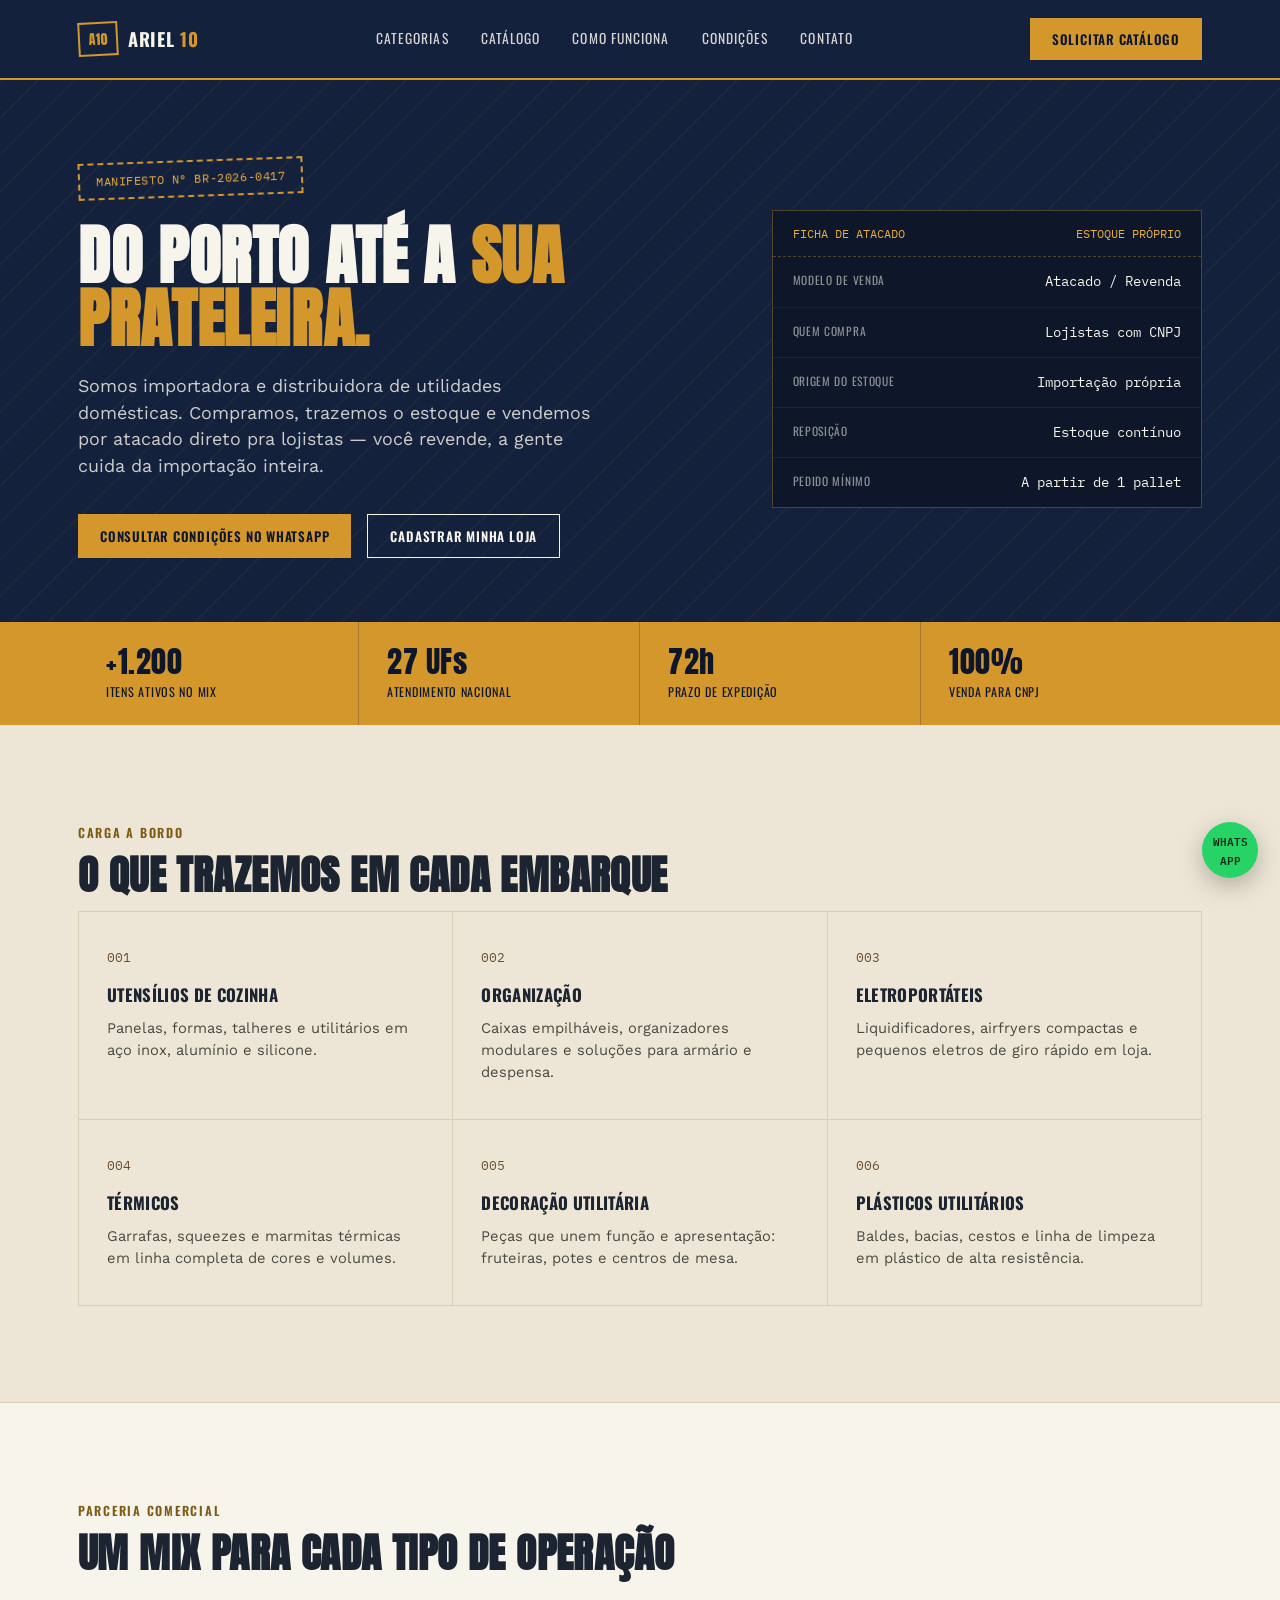
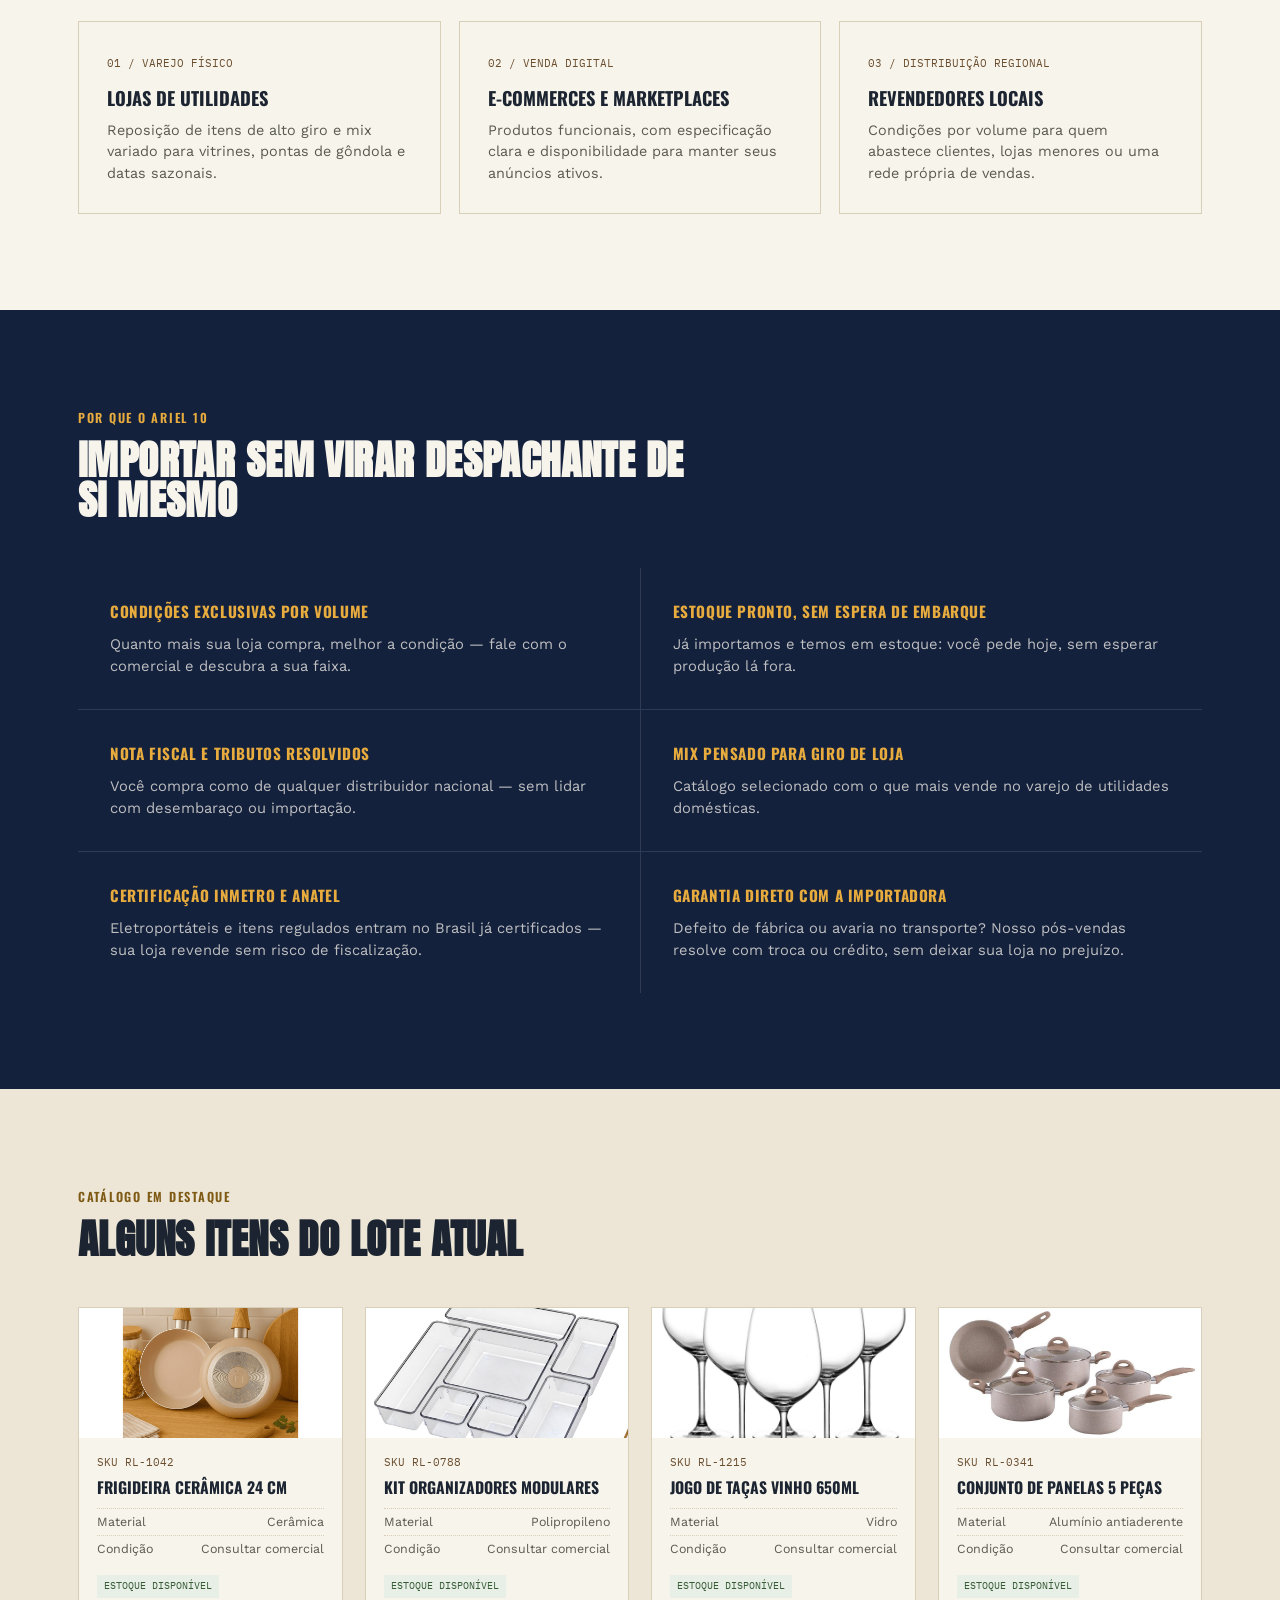
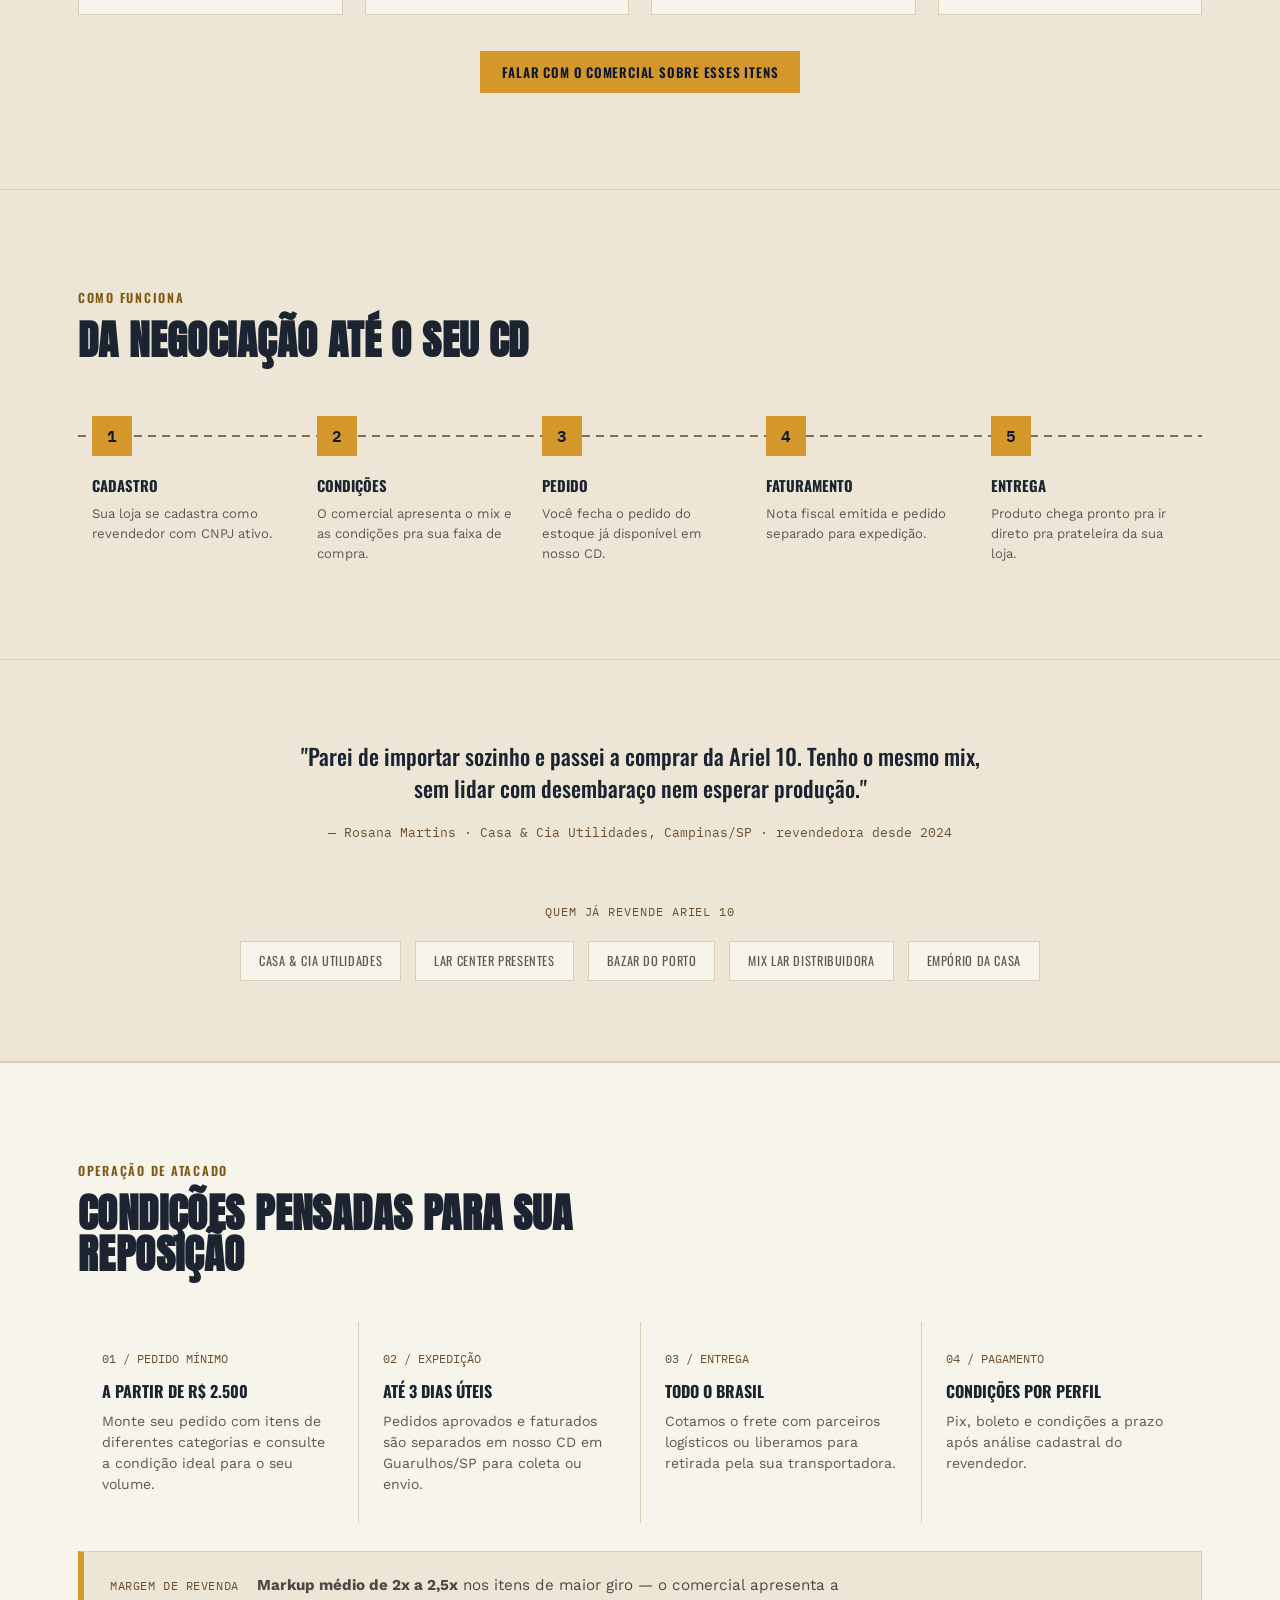
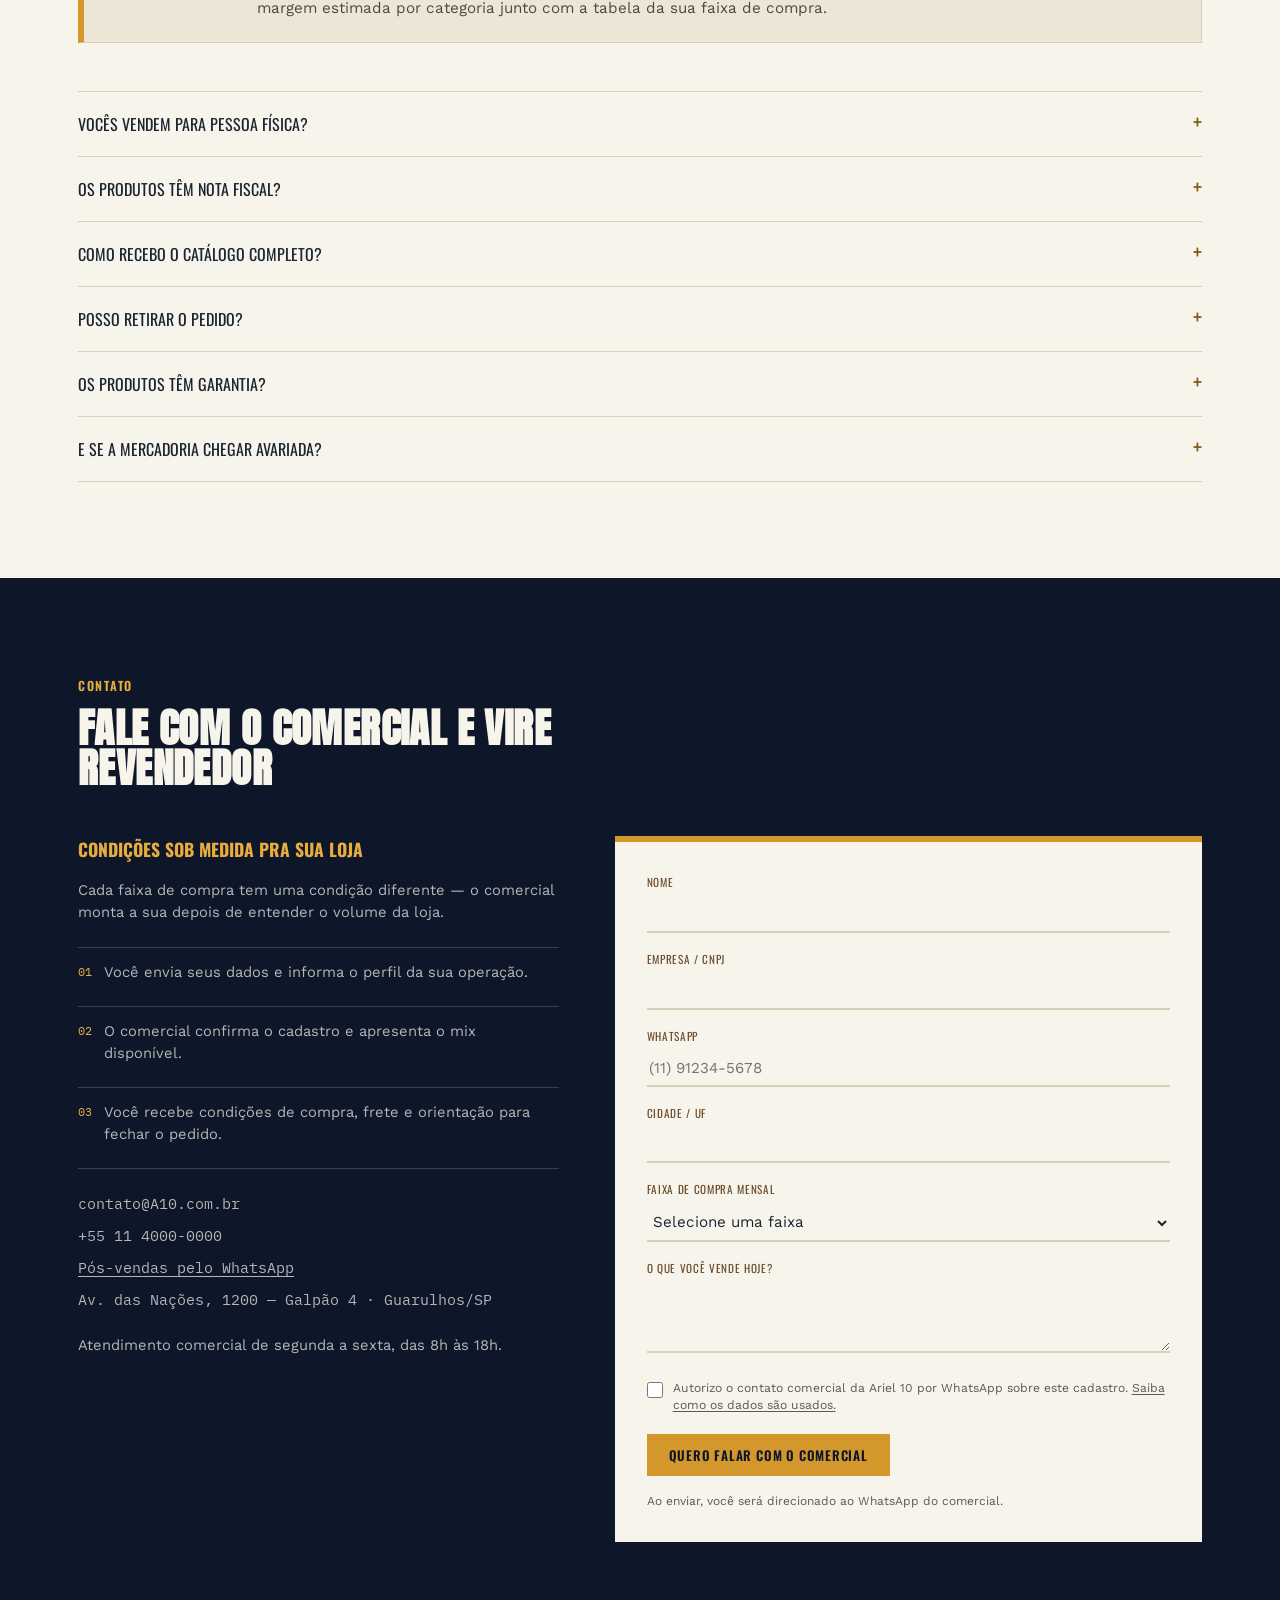
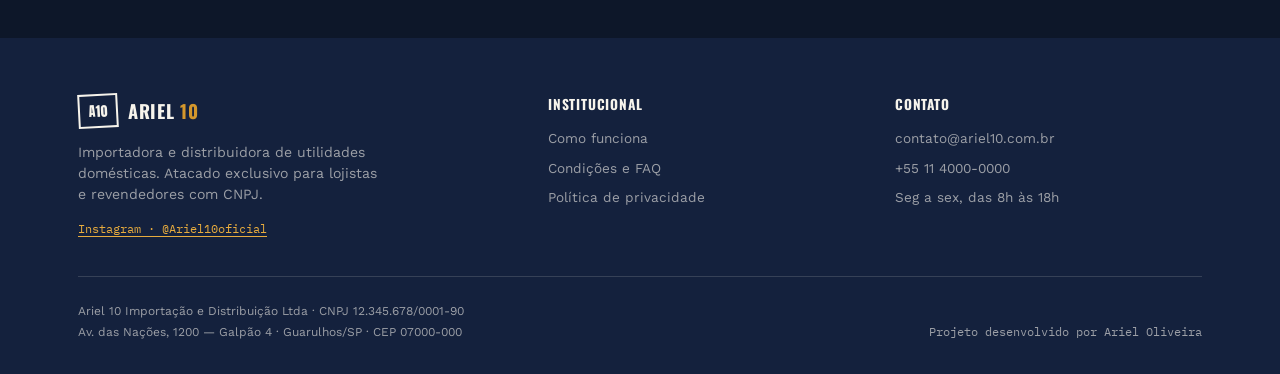
==== commit 11b149d4: "Atualiza nomes para Ariel 10 e adiciona fotos dos produtos do catálogo - Renomeia airfryer para frig" ====
--- a/index.html
+++ b/index.html
@@ -29,7 +29,7 @@
       "legalName": "Ariel 10 Importação e Distribuição Ltda",
       "taxID": "12.345.678/0001-90",
       "description": "Importadora e distribuidora de utilidades domésticas. Venda por atacado exclusiva para lojistas e revendedores com CNPJ, com atendimento em todo o Brasil.",
-      "email": "contato@util10.com.br",
+      "email": "contato@ariel10.com.br",
       "telephone": "+55-11-4000-0000",
       "address": {
         "@type": "PostalAddress",
@@ -39,7 +39,7 @@
         "postalCode": "07000-000",
         "addressCountry": "BR"
       },
-      "sameAs": ["https://www.instagram.com/util10oficial"],
+      "sameAs": ["https://www.instagram.com/ariel10oficial"],
       "areaServed": "BR"
     },
     {
@@ -255,17 +255,17 @@
     </div>
     <div class="catalog-grid">
       <div class="crate-card">
-        <div class="crate-thumb"><span aria-hidden="true">01</span></div>
+        <div class="crate-thumb"><img src="img/frigideira.jpeg" alt="Frigideira cerâmica 24 cm" loading="lazy"></div>
         <div class="crate-body">
           <span class="mono">SKU RL-1042</span>
-          <h3>Airfryer compacta 3,5L</h3>
-          <div class="crate-spec"><span>Material</span><span>Inox / ABS</span></div>
+          <h3>Frigideira cerâmica 24 cm</h3>
+          <div class="crate-spec"><span>Material</span><span>Cerâmica</span></div>
           <div class="crate-spec"><span>Condição</span><span>Consultar comercial</span></div>
           <span class="stock-badge">Estoque disponível</span>
         </div>
       </div>
       <div class="crate-card">
-        <div class="crate-thumb"><span aria-hidden="true">02</span></div>
+        <div class="crate-thumb"><img src="img/kit-organizadores.jpeg" alt="Kit organizadores modulares" loading="lazy"></div>
         <div class="crate-body">
           <span class="mono">SKU RL-0788</span>
           <h3>Kit organizadores modulares</h3>
@@ -275,17 +275,17 @@
         </div>
       </div>
       <div class="crate-card">
-        <div class="crate-thumb"><span aria-hidden="true">03</span></div>
+        <div class="crate-thumb"><img src="img/jogo-de-tacas.jpeg" alt="Jogo de Taças Vinho 650ml" loading="lazy"></div>
         <div class="crate-body">
           <span class="mono">SKU RL-1215</span>
-          <h3>Garrafa térmica 1L</h3>
-          <div class="crate-spec"><span>Material</span><span>Aço inox</span></div>
+          <h3>Jogo de Taças Vinho 650ml</h3>
+          <div class="crate-spec"><span>Material</span><span>Vidro</span></div>
           <div class="crate-spec"><span>Condição</span><span>Consultar comercial</span></div>
           <span class="stock-badge">Estoque disponível</span>
         </div>
       </div>
       <div class="crate-card">
-        <div class="crate-thumb"><span aria-hidden="true">04</span></div>
+        <div class="crate-thumb"><img src="img/panelas.jpeg" alt="Conjunto de panelas 5 peças" loading="lazy"></div>
         <div class="crate-body">
           <span class="mono">SKU RL-0341</span>
           <h3>Conjunto de panelas 5 peças</h3>
@@ -463,12 +463,12 @@
     <div class="footer-top">
       <div>
         <div class="logo">
-          <div class="logo-mark" style="border-color:var(--paper-text); color:var(--paper-text);">U10</div>
-          <div class="logo-text">Util <span>10</span></div>
+          <div class="logo-mark" style="border-color:var(--paper-text); color:var(--paper-text);">A10</div>
+          <div class="logo-text">Ariel <span>10</span></div>
         </div>
         <p class="footer-desc">Importadora e distribuidora de utilidades domésticas. Atacado exclusivo para lojistas e revendedores com CNPJ.</p>
         <!-- TODO: trocar pelo perfil real do Instagram -->
-        <a class="footer-insta" href="https://www.instagram.com/util10oficial" target="_blank" rel="noopener">Instagram · @util10oficial</a>
+        <a class="footer-insta" href="" target="_blank" rel="noopener">Instagram · @Ariel10oficial</a>
       </div>
       <div>
         <h4>Institucional</h4>
@@ -481,7 +481,7 @@
       <div>
         <h4>Contato</h4>
         <ul>
-          <li><a href="mailto:contato@util10.com.br">contato@util10.com.br</a></li>
+          <li><a href="mailto:contato@ariel10.com.br">contato@ariel10.com.br</a></li>
           <li><a href="tel:+551140000000">+55 11 4000-0000</a></li>
           <li>Seg a sex, das 8h às 18h</li>
         </ul>
--- a/css/style.css
+++ b/css/style.css
@@ -301,11 +301,17 @@
   height:130px;
   background:linear-gradient(135deg, var(--steel), var(--navy));
   display:flex; align-items:center; justify-content:center;
+  overflow:hidden;
 }
 .crate-thumb span{
   font-family:'Anton', sans-serif;
   color:rgba(247,244,236,0.5);
   font-size:1.8rem;
+}
+.crate-thumb img{
+  width:100%;
+  height:100%;
+  object-fit:cover;
 }
 .crate-body{padding:16px 18px 0;}
 .crate-body .mono{font-size:0.68rem; color:var(--kraft-text); display:block; margin-bottom:6px;}
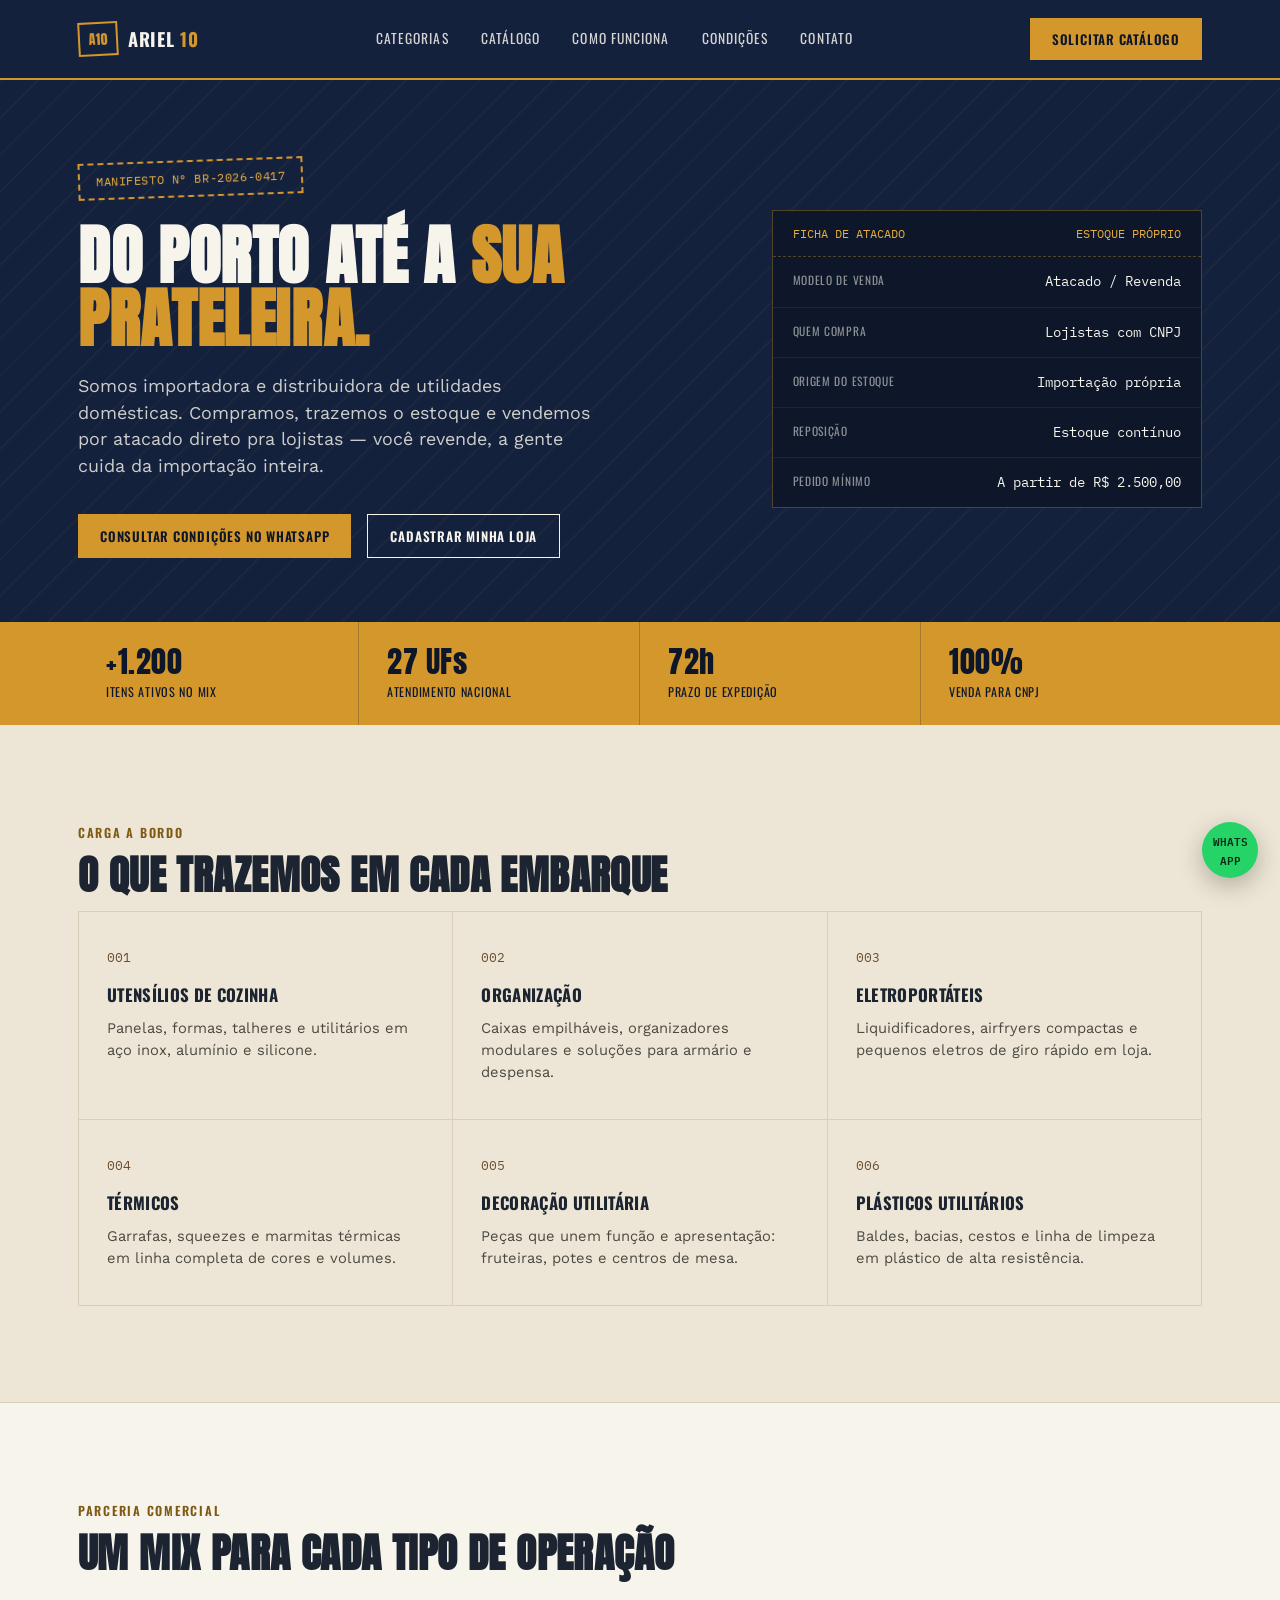
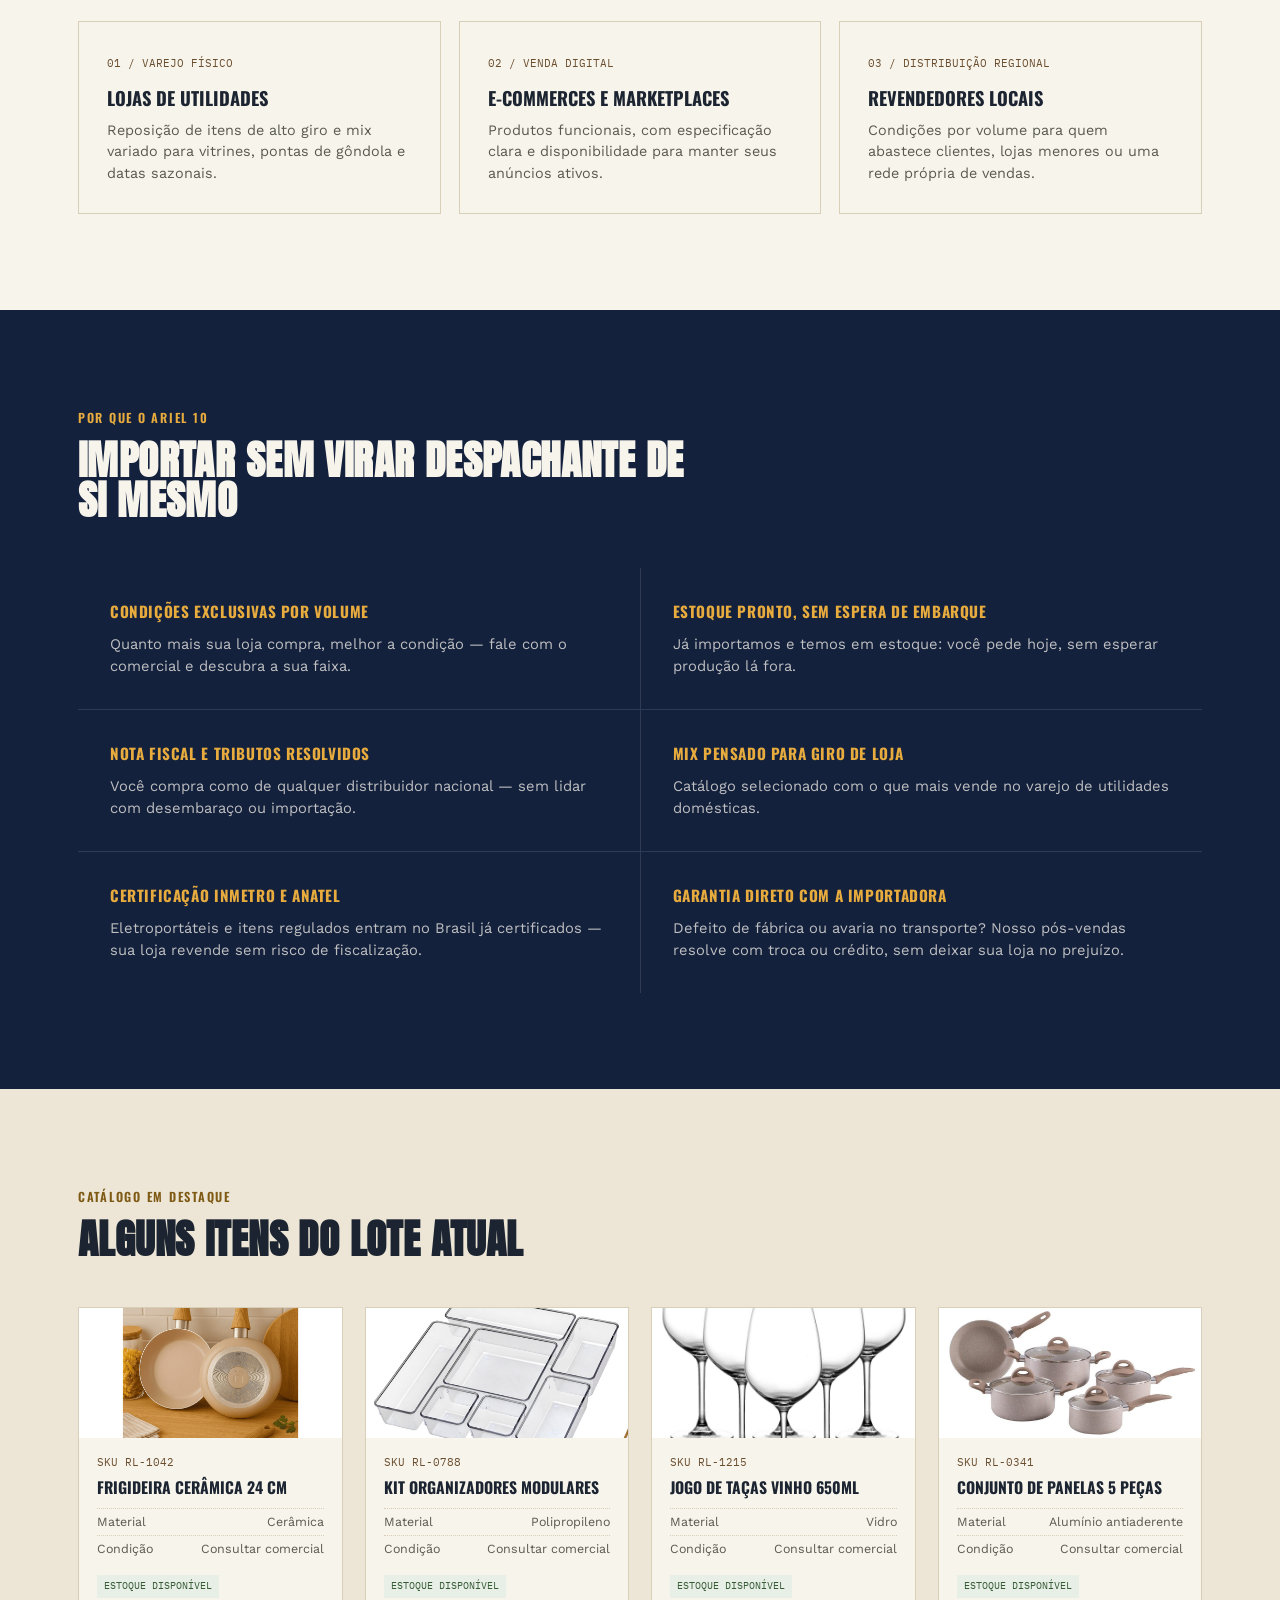
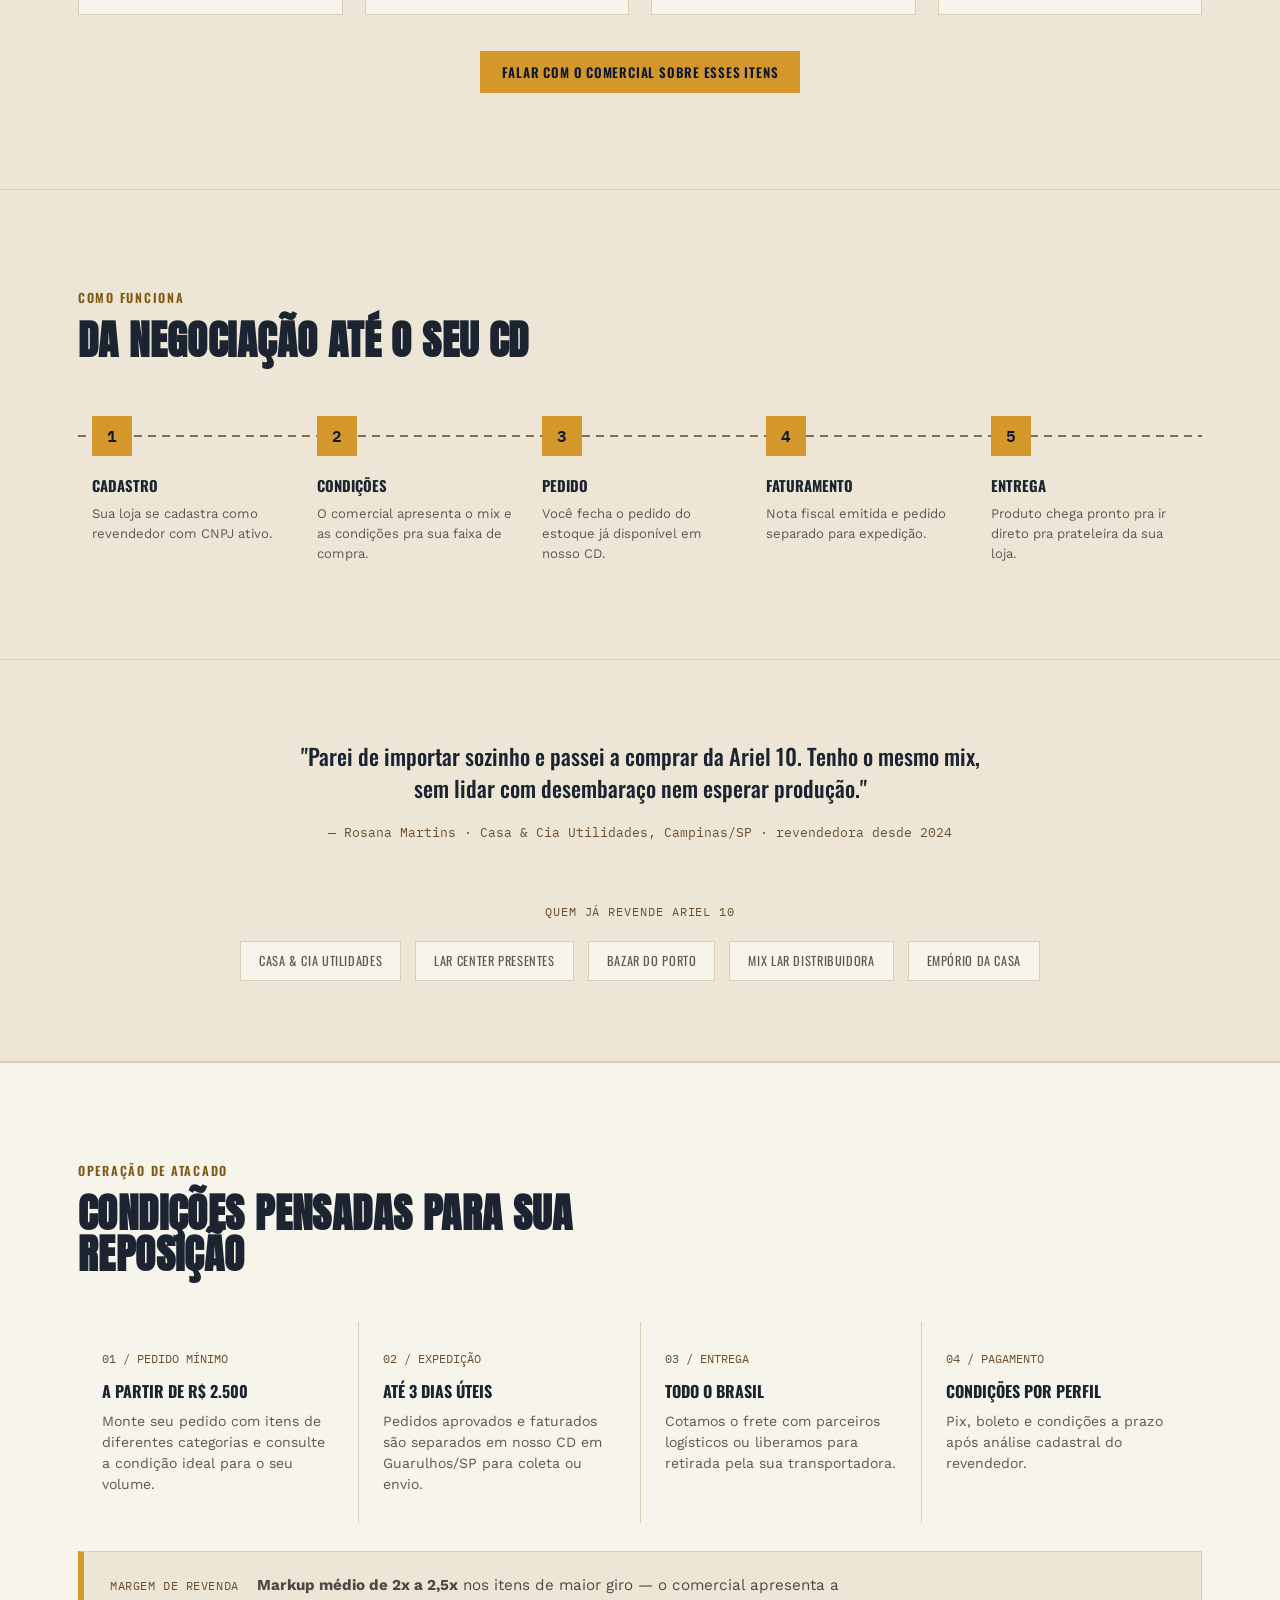
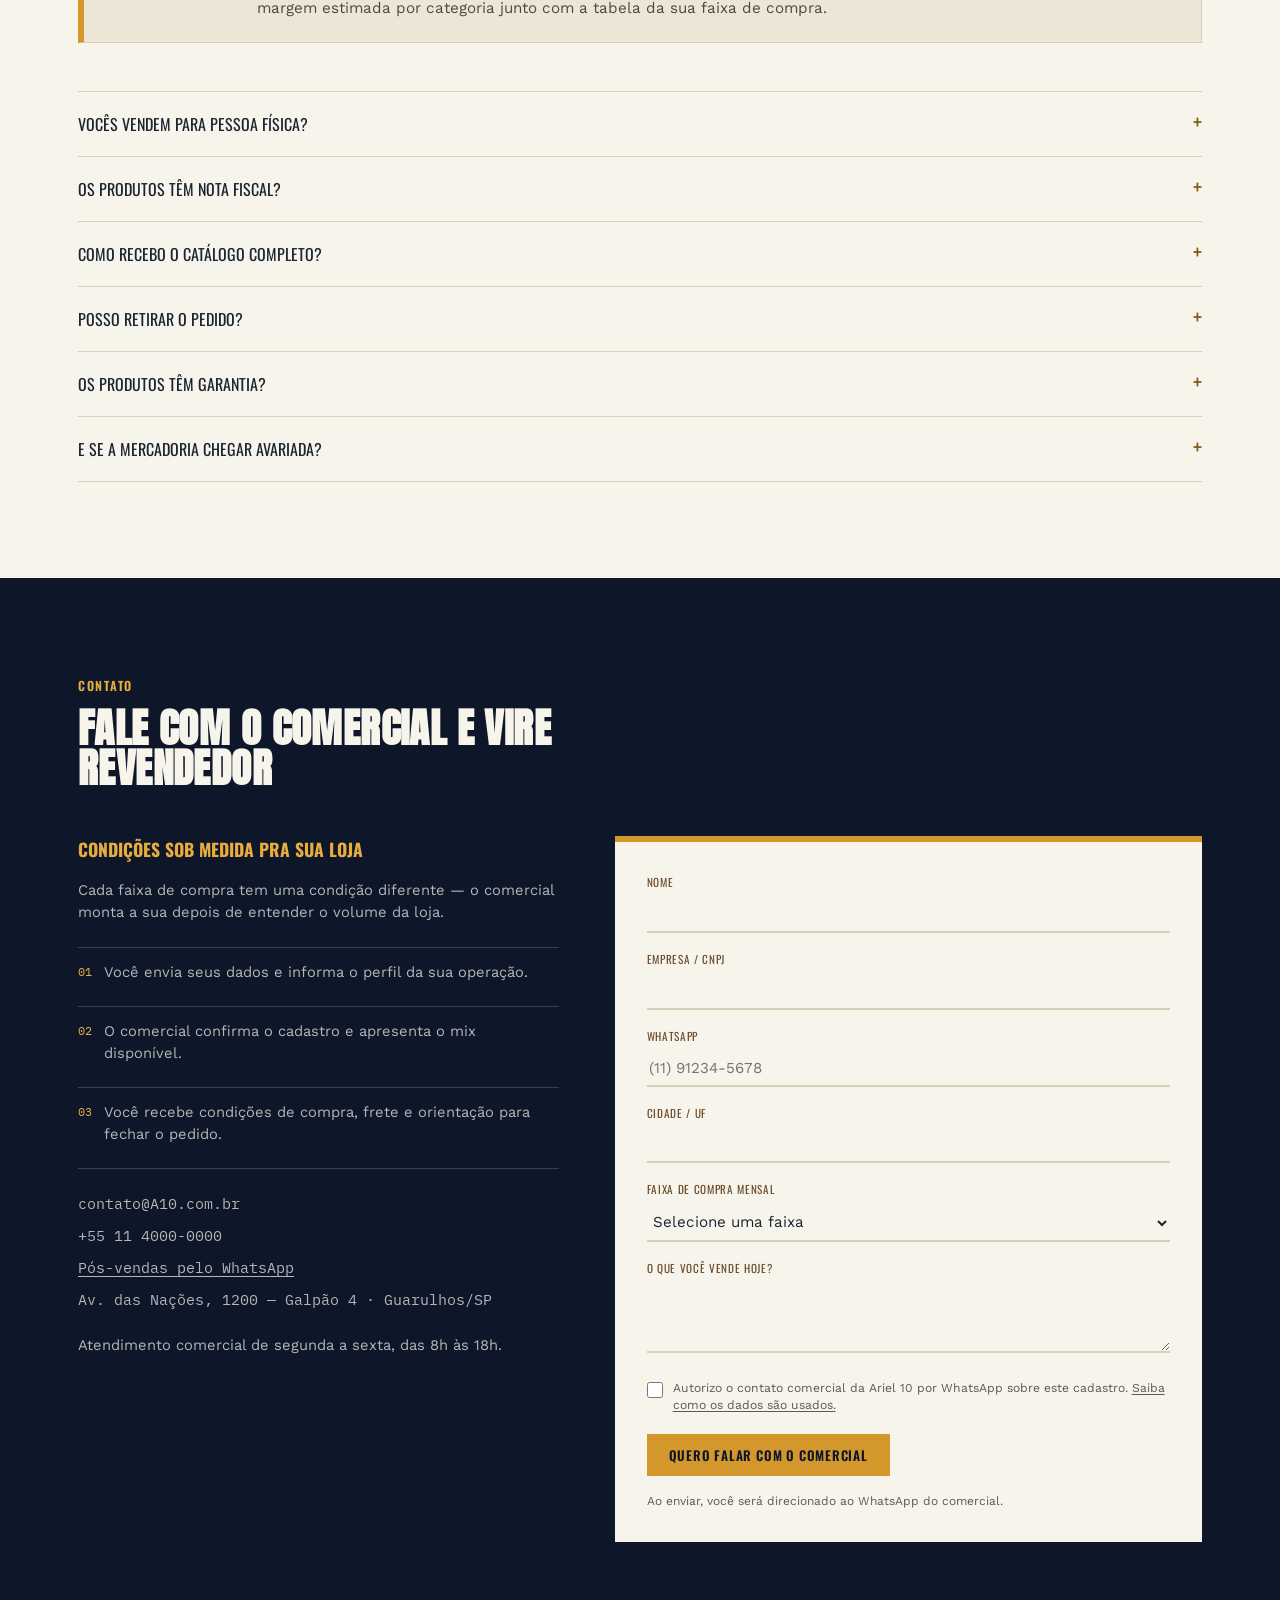
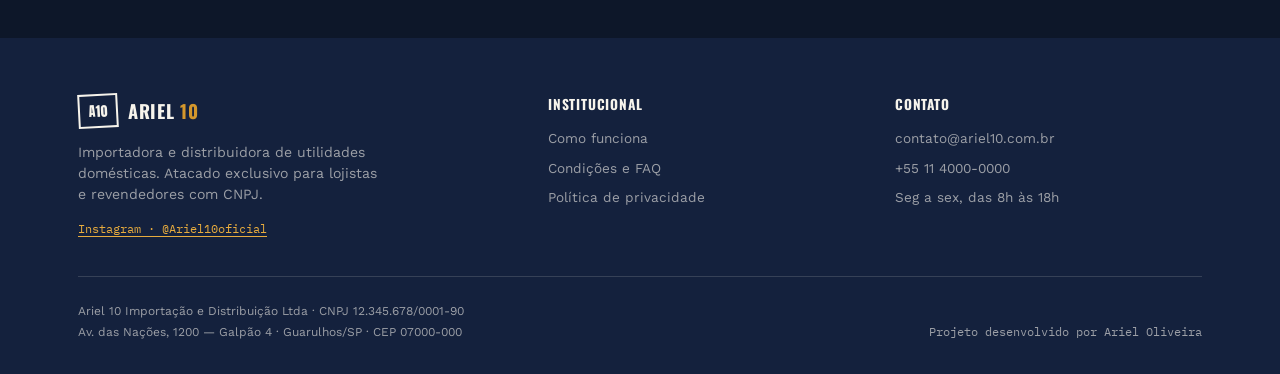
==== commit a18101bd: "Ajusta pedido minimo para R$ 2.500,00" ====
--- a/index.html
+++ b/index.html
@@ -129,7 +129,7 @@
       <div class="manifest-row"><span class="label">Quem compra</span><span class="value">Lojistas com CNPJ</span></div>
       <div class="manifest-row"><span class="label">Origem do estoque</span><span class="value">Importação própria</span></div>
       <div class="manifest-row"><span class="label">Reposição</span><span class="value">Estoque contínuo</span></div>
-      <div class="manifest-row"><span class="label">Pedido mínimo</span><span class="value">A partir de 1 pallet</span></div>
+      <div class="manifest-row"><span class="label">Pedido mínimo</span><span class="value">A partir de R$ 2.500,00</span></div>
     </div>
   </div>
 </section>
